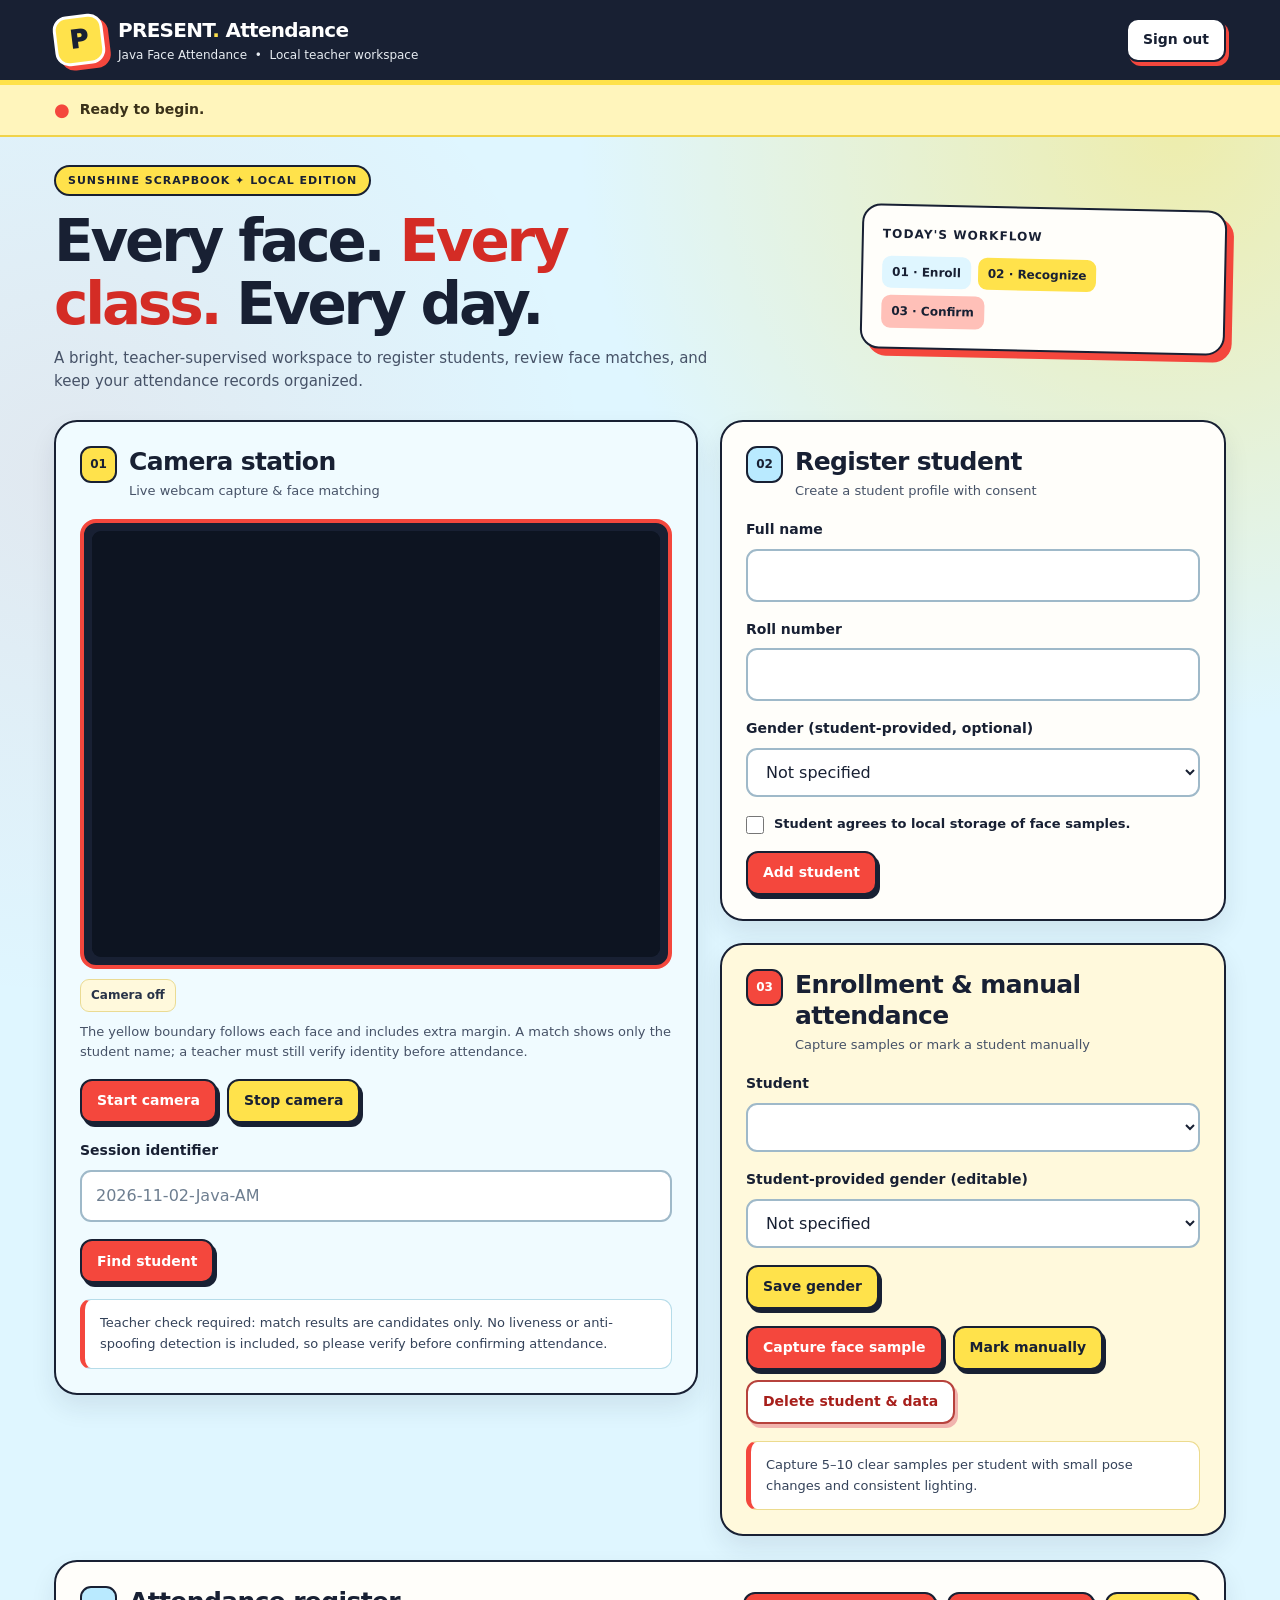
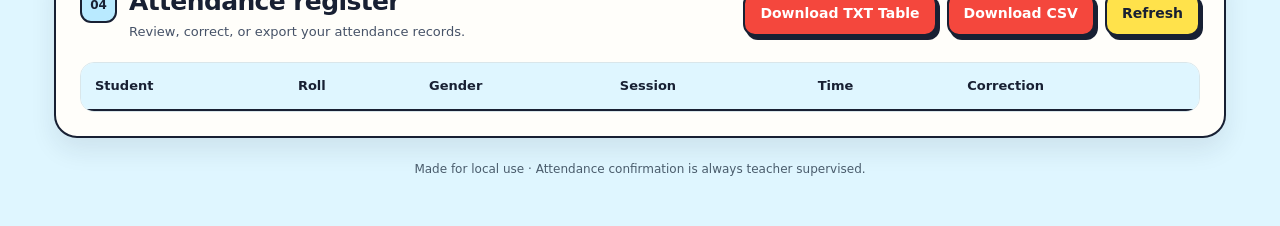
==== src/main/resources/static/index.html @ 24d1b421 "Initial Java Face Attendance cloud deployment" ====
<!doctype html>
<html lang="en">
<head>
  <meta charset="utf-8">
  <meta name="viewport" content="width=device-width, initial-scale=1">
  <meta name="theme-color" content="#182033">
  <title>Present | Sunshine Scrapbook Attendance</title>
  <style>
    :root {
      --ink: #182033;
      --ink-soft: #465267;
      --blue: #dff6ff;
      --blue-deep: #b9eaff;
      --red: #f4473d;
      --red-deep: #d42c25;
      --yellow: #ffe24b;
      --yellow-soft: #fff5bc;
      --paper: #fffefa;
      --line: #d9e6ea;
      --shadow: 0 12px 26px rgba(18, 37, 53, .09);
    }

    *, *::before, *::after { box-sizing: border-box; }
    [hidden] { display: none !important; }
    html { scroll-behavior: smooth; }
    body {
      margin: 0;
      color: var(--ink);
      font: 16px/1.55 system-ui, -apple-system, "Segoe UI", Arial, sans-serif;
      background:
        radial-gradient(circle at 92% 7%, rgba(255, 226, 75, .46) 0, transparent 29%),
        radial-gradient(circle at 5% 26%, rgba(244, 71, 61, .08) 0, transparent 29%),
        var(--blue);
    }
    button, input, select, a { font: inherit; }
    button, a.button { -webkit-tap-highlight-color: transparent; }
    a { color: inherit; }
    button:focus-visible, a:focus-visible, input:focus-visible, select:focus-visible {
      outline: 3px solid var(--red);
      outline-offset: 3px;
    }

    .topbar {
      background: var(--ink);
      color: #fff;
      border-bottom: 5px solid var(--yellow);
    }
    .topbar-inner {
      max-width: 1220px;
      margin: 0 auto;
      padding: 15px 24px;
      display: flex;
      justify-content: space-between;
      align-items: center;
      gap: 18px;
    }
    .identity { display: flex; align-items: center; gap: 14px; min-width: 0; }
    .logo {
      display: grid;
      place-items: center;
      width: 50px;
      height: 50px;
      flex: 0 0 50px;
      color: var(--ink);
      background: var(--yellow);
      border: 3px solid #fff;
      border-radius: 14px;
      font-size: 25px;
      font-weight: 950;
      transform: rotate(-7deg);
      box-shadow: 5px 5px 0 var(--red);
    }
    .brand-name { margin: 0; font-size: 20px; font-weight: 850; letter-spacing: -.035em; }
    .brand-subtitle { margin: 0; font-size: 12px; color: #e7ecf2; }

    #message {
      position: sticky;
      top: 0;
      z-index: 20;
      min-height: 48px;
      display: flex;
      align-items: center;
      padding: 11px max(24px, calc((100vw - 1172px) / 2));
      background: var(--yellow-soft);
      border-bottom: 2px solid #f0d34a;
      color: #3a3119;
      font-size: 14px;
      font-weight: 750;
      overflow-wrap: anywhere;
    }
    #message::before {
      content: "●";
      margin-right: 10px;
      color: var(--red);
      font-size: 18px;
    }

    main { max-width: 1220px; margin: auto; padding: 28px 24px 48px; }
    .intro {
      display: grid;
      grid-template-columns: minmax(0, 1.5fr) minmax(230px, .7fr);
      gap: 24px;
      align-items: center;
      margin: 0 0 26px;
    }
    .eyebrow {
      display: inline-block;
      padding: 5px 12px;
      background: var(--yellow);
      border: 2px solid var(--ink);
      border-radius: 100px;
      font-size: 11px;
      font-weight: 850;
      letter-spacing: .09em;
      text-transform: uppercase;
    }
    h1 {
      font-size: clamp(35px, 4.8vw, 58px);
      line-height: 1.08;
      letter-spacing: -.055em;
      margin: 14px 0 12px;
      max-width: 690px;
      font-weight: 900;
    }
    h1 em { color: var(--red-deep); font-style: normal; }
    .intro-text { max-width: 680px; margin: 0; color: var(--ink-soft); font-size: 15px; }
    .intro-note {
      background: var(--paper);
      border: 2px solid var(--ink);
      border-radius: 19px;
      padding: 19px;
      box-shadow: 7px 7px 0 var(--red);
      transform: rotate(1.2deg);
    }
    .note-title { margin: 0 0 12px; font-size: 12px; font-weight: 850; letter-spacing: .09em; text-transform: uppercase; }
    .steps-mini { display: flex; flex-wrap: wrap; gap: 7px; }
    .steps-mini span { padding: 7px 10px; border-radius: 9px; font-size: 12px; font-weight: 800; color: var(--ink); background: var(--blue); }
    .steps-mini span:nth-child(2) { background: var(--yellow); }
    .steps-mini span:nth-child(3) { background: #ffc0b8; }

    .grid { display: grid; grid-template-columns: minmax(0, 1.12fr) minmax(0, .88fr); gap: 22px; align-items: start; }
    .grid > * { min-width: 0; }
    .stack { min-width: 0; display: grid; gap: 22px; }
    .card {
      min-width: 0;
      padding: 24px;
      background: var(--paper);
      border: 2px solid var(--ink);
      border-radius: 23px;
      box-shadow: var(--shadow);
    }
    .card-blue { background: #f0fbff; }
    .card-yellow { background: #fff9dc; }
    .card-header { display: flex; align-items: flex-start; gap: 12px; margin-bottom: 18px; }
    .card-number {
      flex: 0 0 37px;
      width: 37px;
      height: 37px;
      border: 2px solid var(--ink);
      border-radius: 11px;
      background: var(--yellow);
      display: grid;
      place-items: center;
      font-weight: 900;
      font-size: 12px;
    }
    .card-header .card-header-text { min-width: 0; }
    h2 { margin: 0; font-size: clamp(20px, 2.3vw, 25px); line-height: 1.25; letter-spacing: -.025em; font-weight: 850; overflow-wrap: anywhere; }
    .card-subtitle { color: var(--ink-soft); margin: 4px 0 0; font-size: 13px; }

    .camera-frame { background: var(--ink); border-radius: 16px; padding: 8px; border: 4px solid var(--red); }
    .camera-feed { position: relative; aspect-ratio: 4/3; overflow: hidden; border-radius: 9px; background: #0d1421; }
    .camera-feed video { width: 100%; height: 100%; aspect-ratio: auto; object-fit: cover; }
    .face-overlay { position:absolute; inset:0; pointer-events:none; overflow:hidden; }
    .face-box {
      position: absolute; border: 3px solid #ffe24b; border-radius: 13px;
      box-shadow: inset 0 0 0 1px rgba(0,0,0,.65), 0 0 15px rgba(255,226,75,.7);
      transition: left .22s linear, top .22s linear, width .22s linear, height .22s linear;
    }
    /* Same warm yellow border whether recognized or not: no green overlay. */
    .face-box.known { border-color: #ffe24b; box-shadow: 0 0 13px rgba(255,226,75,.48); }
    .face-tag:empty { display:none; }
    .face-tag { position: absolute; top: 4px; left: 4px; max-width: calc(100% - 8px); padding: 4px 7px;
      border-radius: 7px; background: rgba(24,32,51,.93); color:#fff;
      font-size: clamp(10px,1vw,13px); font-weight:800; line-height:1.35;
      overflow-wrap: anywhere; text-shadow: none; }
    .camera-status { display: inline-flex; width:fit-content; max-width:100%; margin:10px 0 0;
      background: #fff9dc; color: #283348; border:1px solid #eadb93;
      font-weight:750; border-radius:9px; padding:6px 10px; font-size:12px; }
    .camera-hint { margin:10px 0 0; color:var(--ink-soft); font-size:13px; }
    video { display: block; width: 100%; aspect-ratio: 4/3; object-fit: cover; background: #0d1421; border-radius: 9px; }
    .button-row { display: flex; flex-wrap: wrap; align-items: center; gap: 10px; margin: 17px 0; }
    button, .button {
      display: inline-flex;
      align-items: center;
      justify-content: center;
      max-width: 100%;
      padding: 11px 15px;
      min-height: 44px;
      border: 2px solid var(--ink);
      border-radius: 12px;
      background: var(--red);
      color: #fff;
      font-size: 14px;
      font-weight: 800;
      line-height: 1.25;
      text-decoration: none;
      cursor: pointer;
      box-shadow: 3px 4px 0 var(--ink);
      white-space: normal;
      text-align: center;
      transition: transform .15s ease, box-shadow .15s ease, background .15s ease;
    }
    button:hover, .button:hover { background: var(--red-deep); transform: translateY(-2px); box-shadow: 3px 6px 0 var(--ink); }
    button.secondary { background: var(--yellow); color: var(--ink); }
    button.secondary:hover { background: #f8cf32; }
    button.danger-outline { background: #fff; color: #a71f1b; border-color: #b7423c; box-shadow: 3px 4px 0 #f1b4ae; }
    button.danger-outline:hover { background: #ffebe8; }
    button:disabled { opacity: .5; cursor: not-allowed; transform: none; box-shadow: none; }
    .topbar button { background: #fff; color: var(--ink); box-shadow: 3px 4px 0 var(--red); }
    .topbar button:hover { background: var(--yellow); box-shadow: 3px 5px 0 var(--red); }
    label { display: block; color: var(--ink); font-weight: 750; font-size: 14px; }
    input:not([type="checkbox"]), select {
      display: block;
      width: 100%;
      min-width: 0;
      margin: 8px 0 17px;
      padding: 12px 14px;
      min-height: 46px;
      background: #fff;
      color: var(--ink);
      border: 2px solid #9fb9c9;
      border-radius: 11px;
      outline: none;
      font-weight: 500;
    }
    input:not([type="checkbox"]):focus, select:focus { border-color: var(--red); outline: 3px solid rgba(244, 71, 61, .18); outline-offset: 0; }
    input::placeholder { color: #6e7e90; }
    .checkbox-line { display: flex; gap: 10px; align-items: flex-start; margin: 4px 0 17px; font-size: 13px; font-weight: 650; line-height: 1.5; }
    input[type="checkbox"] { flex: 0 0 18px; width: 18px; height: 18px; margin: 2px 0 0; accent-color: var(--red); }
    .tip {
      margin: 16px 0 0;
      padding: 13px 15px;
      background: #fff;
      color: #344259;
      font-size: 13px;
      line-height: 1.6;
      border: 1px solid #b6dce9;
      border-left: 5px solid var(--red);
      border-radius: 11px;
    }
    .tip-yellow { border-color: #ecdb8e; border-left-color: var(--red); }
    #candidate {
      background: #e7f9eb;
      border: 2px solid #2e8860;
      color: #173a2a;
      border-radius: 12px;
      padding: 15px;
      margin: 14px 0;
      overflow-wrap: anywhere;
      font-size: 14px;
      font-weight: 750;
    }
    #candidate button { margin: 10px 0 0; display: flex; }

    .register-section { margin-top: 24px; }
    .register-top { display: flex; align-items: center; justify-content: space-between; gap: 18px; flex-wrap: wrap; margin-bottom: 20px; }
    .register-top .card-header { margin-bottom: 0; }
    .register-actions { display: flex; flex-wrap: wrap; gap: 10px; align-items: center; }
    .scroll { width: 100%; overflow-x: auto; border: 1px solid var(--line); border-radius: 14px; background: #fff; }
    table { width: 100%; min-width: 640px; border-collapse: collapse; font-size: 13px; }
    th, td { padding: 13px 14px; text-align: left; vertical-align: middle; overflow-wrap: anywhere; }
    th { background: var(--blue); color: #182033; font-weight: 850; border-bottom: 2px solid var(--ink); }
    td { background: #fff; color: #253044; border-bottom: 1px solid #e2eaf0; }
    tr:nth-child(even) td { background: #f6fbfe; }
    tbody tr:last-child td { border-bottom: 0; }
    td button { padding: 7px 11px; min-height: 34px; font-size: 12px; background: #fff; color: #aa2822; border-color: #be4b45; box-shadow: none; }
    td button:hover { background: #ffedea; box-shadow: none; }
    .footer { padding: 22px 0 0; color: #4a5c6c; font-size: 12px; text-align: center; }

    @media (max-width: 900px) {
      .intro { grid-template-columns: 1fr; }
      .intro-note { max-width: 440px; transform: none; }
      .grid { grid-template-columns: 1fr; }
      .stack { gap: 20px; }
    }
    @media (max-width: 560px) {
      .topbar-inner { padding: 13px 16px; }
      .brand-name { font-size: 17px; }
      .logo { width: 43px; height: 43px; flex-basis: 43px; font-size: 21px; }
      main { padding: 22px 14px 40px; }
      .card { padding: 17px; border-radius: 18px; }
      .card-header { gap: 9px; }
      .card-number { width: 32px; height: 32px; flex-basis: 32px; }
      #message { padding: 11px 15px; }
      .button-row button, .register-actions > * { flex: 1 1 auto; }
      h1 { font-size: 36px; }
    }
    @media (prefers-reduced-motion: reduce) { *, *::before, *::after { transition: none !important; scroll-behavior: auto !important; } }
  </style>
</head>
<body>
  <header class="topbar">
    <div class="topbar-inner">
      <div class="identity">
        <div class="logo" aria-hidden="true">P</div>
        <div>
          <p class="brand-name">PRESENT<span style="color:var(--yellow)">.</span> Attendance</p>
          <p class="brand-subtitle">Java Face Attendance &nbsp;•&nbsp; Local teacher workspace</p>
        </div>
      </div>
      <button id="logout" type="button">Sign out</button>
    </div>
  </header>

  <div id="message" role="status" aria-live="polite">Ready to begin.</div>

  <main>
    <section class="intro" aria-label="Dashboard introduction">
      <div>
        <span class="eyebrow">Sunshine Scrapbook ✦ Local Edition</span>
        <h1>Every face. <em>Every class.</em> Every day.</h1>
        <p class="intro-text">A bright, teacher-supervised workspace to register students, review face matches, and keep your attendance records organized.</p>
      </div>
      <div class="intro-note">
        <p class="note-title">Today's workflow</p>
        <div class="steps-mini" aria-label="Workflow steps">
          <span>01 · Enroll</span><span>02 · Recognize</span><span>03 · Confirm</span>
        </div>
      </div>
    </section>

    <div class="grid">
      <section class="card card-blue" aria-labelledby="camera-title">
        <div class="card-header">
          <span class="card-number" aria-hidden="true">01</span>
          <div class="card-header-text">
            <h2 id="camera-title">Camera station</h2>
            <p class="card-subtitle">Live webcam capture &amp; face matching</p>
          </div>
        </div>
        <div class="camera-frame"><div class="camera-feed">
          <video id="video" autoplay muted playsinline aria-label="Live webcam preview"></video>
          <div id="face-overlay" class="face-overlay" aria-hidden="true"></div>
        </div></div>
        <div id="live-status" class="camera-status" role="status" aria-live="polite">Camera off</div>
        <p class="camera-hint">The yellow boundary follows each face and includes extra margin. A match shows only the student name; a teacher must still verify identity before attendance.</p>
        <div class="button-row">
          <button type="button" id="start">Start camera</button>
          <button type="button" id="stop" class="secondary">Stop camera</button>
        </div>
        <label for="session">Session identifier</label>
        <input id="session" placeholder="2026-11-02-Java-AM" autocomplete="off">
        <button type="button" id="recognize">Find student</button>
        <div id="candidate" hidden></div>
        <p class="tip">Teacher check required: match results are candidates only. No liveness or anti-spoofing detection is included, so please verify before confirming attendance.</p>
      </section>

      <div class="stack">
        <section class="card" aria-labelledby="register-title">
          <div class="card-header">
            <span class="card-number" style="background:var(--blue-deep)" aria-hidden="true">02</span>
            <div class="card-header-text">
              <h2 id="register-title">Register student</h2>
              <p class="card-subtitle">Create a student profile with consent</p>
            </div>
          </div>
          <form id="registration">
            <label for="name">Full name</label>
            <input id="name" maxlength="100" required>
            <label for="roll">Roll number</label>
            <input id="roll" pattern="[A-Za-z0-9_-]{1,50}" required>
            <label for="gender">Gender (student-provided, optional)</label>
            <select id="gender">
              <option value="Not specified">Not specified</option>
              <option value="Female">Female</option>
              <option value="Male">Male</option>
              <option value="Non-binary">Non-binary</option>
              <option value="Prefer not to say">Prefer not to say</option>
            </select>
            <label class="checkbox-line" for="consent">
              <input type="checkbox" id="consent" required>
              <span>Student agrees to local storage of face samples.</span>
            </label>
            <button type="submit">Add student</button>
          </form>
        </section>

        <section class="card card-yellow" aria-labelledby="enrollment-title">
          <div class="card-header">
            <span class="card-number" style="background:var(--red);color:#fff" aria-hidden="true">03</span>
            <div class="card-header-text">
              <h2 id="enrollment-title">Enrollment &amp; manual attendance</h2>
              <p class="card-subtitle">Capture samples or mark a student manually</p>
            </div>
          </div>
          <label for="student">Student</label>
          <select id="student"></select>
          <label for="existing-gender">Student-provided gender (editable)</label>
          <select id="existing-gender">
            <option value="Not specified">Not specified</option>
            <option value="Female">Female</option>
            <option value="Male">Male</option>
            <option value="Non-binary">Non-binary</option>
            <option value="Prefer not to say">Prefer not to say</option>
          </select>
          <div class="button-row"><button id="save-gender" type="button" class="secondary">Save gender</button></div>
          <div class="button-row">
            <button id="sample" type="button">Capture face sample</button>
            <button id="manual" type="button" class="secondary">Mark manually</button>
            <button id="delete" type="button" class="danger-outline">Delete student &amp; data</button>
          </div>
          <p class="tip tip-yellow">Capture 5–10 clear samples per student with small pose changes and consistent lighting.</p>
        </section>
      </div>
    </div>

    <section class="card register-section" aria-labelledby="attendance-title">
      <div class="register-top">
        <div class="card-header">
          <span class="card-number" style="background:var(--blue-deep)" aria-hidden="true">04</span>
          <div class="card-header-text">
            <h2 id="attendance-title">Attendance register</h2>
            <p class="card-subtitle">Review, correct, or export your attendance records.</p>
          </div>
        </div>
        <div class="register-actions">
          <a href="/api/export-text" class="button">Download TXT Table</a>
          <a href="/api/export" class="button">Download CSV</a>
          <button id="refresh" type="button" class="secondary">Refresh</button>
        </div>
      </div>
      <div class="scroll">
        <table>
          <thead><tr><th>Student</th><th>Roll</th><th>Gender</th><th>Session</th><th>Time</th><th>Correction</th></tr></thead>
          <tbody id="records"></tbody>
        </table>
      </div>
    </section>
    <footer class="footer">Made for local use · Attendance confirmation is always teacher supervised.</footer>
  </main>

  <script src="/app.js"></script>
</body>
</html>
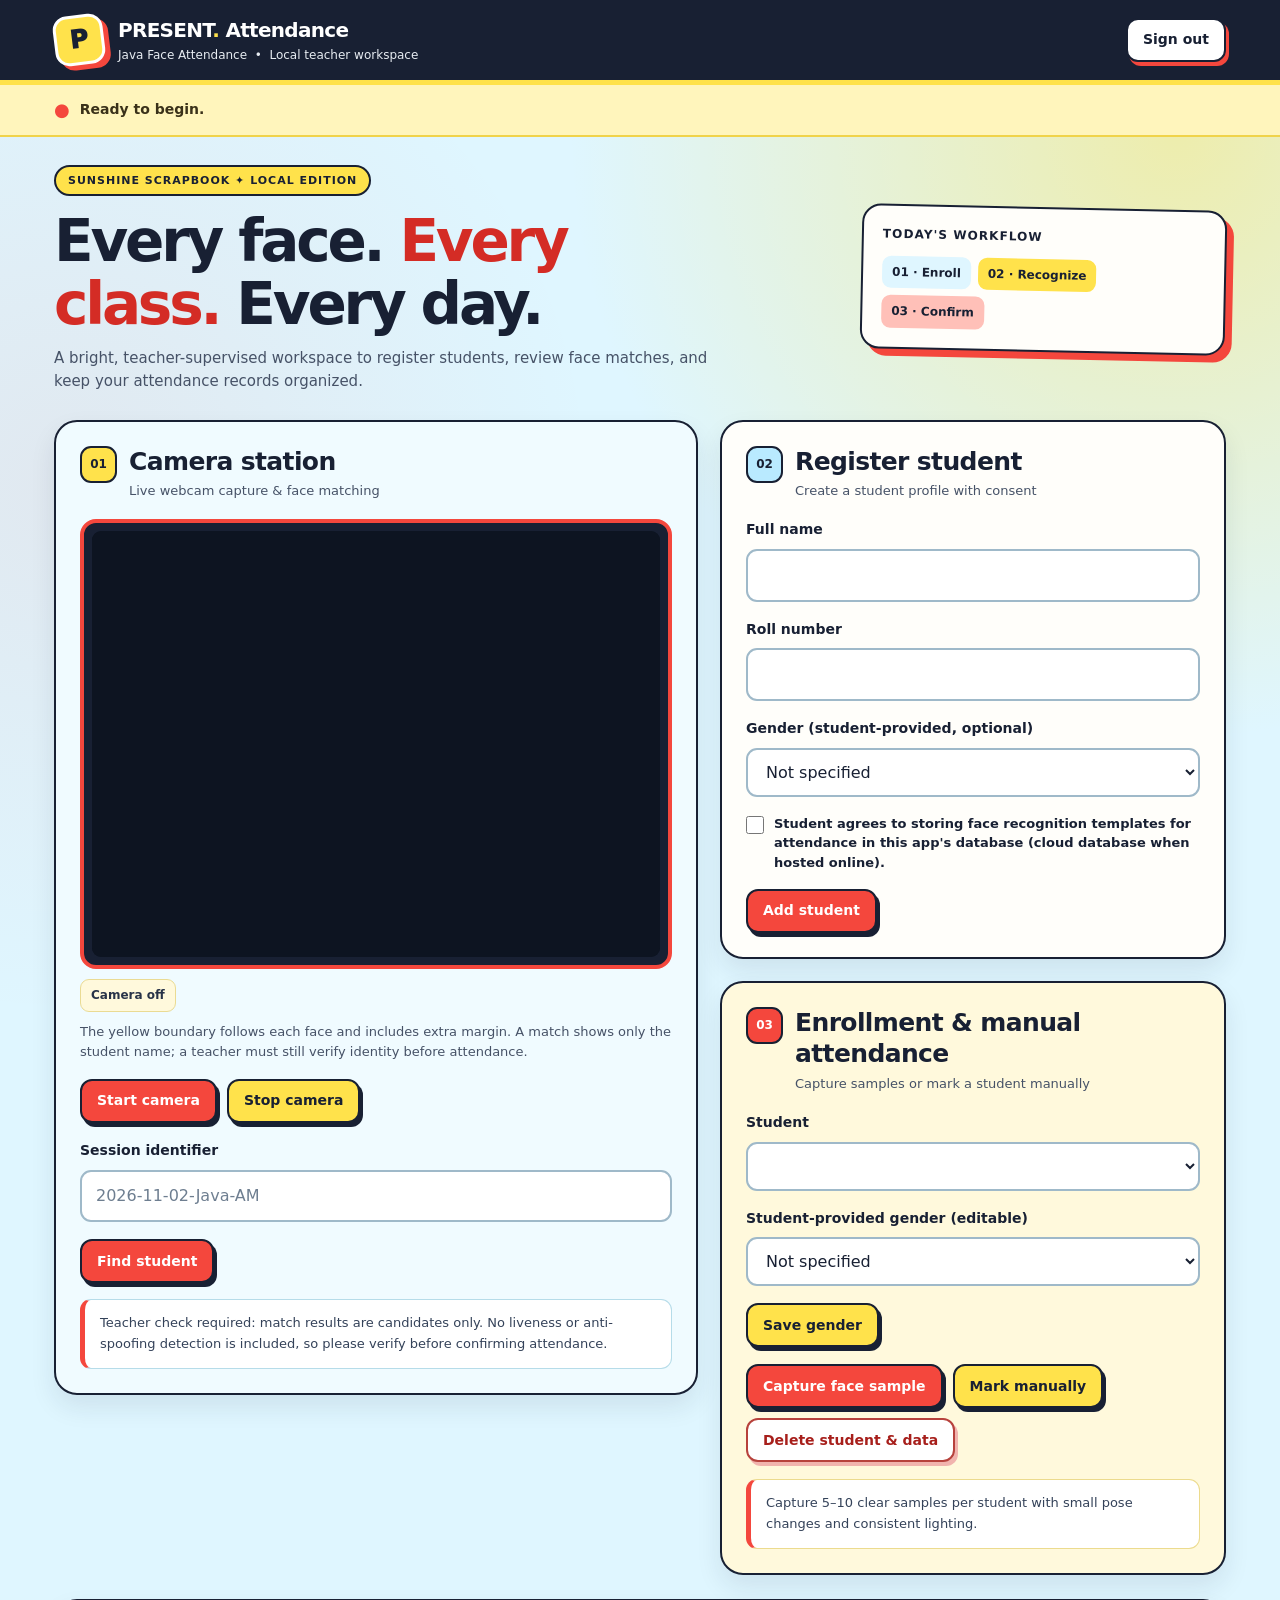
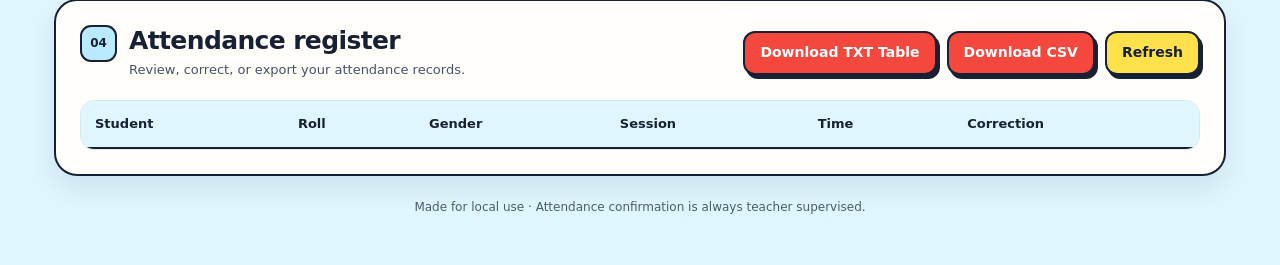
==== commit f3b92525: "Fix PostgreSQL student list and recognition UI" ====
--- a/src/main/resources/static/index.html
+++ b/src/main/resources/static/index.html
@@ -380,7 +380,7 @@
             </select>
             <label class="checkbox-line" for="consent">
               <input type="checkbox" id="consent" required>
-              <span>Student agrees to local storage of face samples.</span>
+              <span>Student agrees to storing face recognition templates for attendance in this app's database (cloud database when hosted online).</span>
             </label>
             <button type="submit">Add student</button>
           </form>
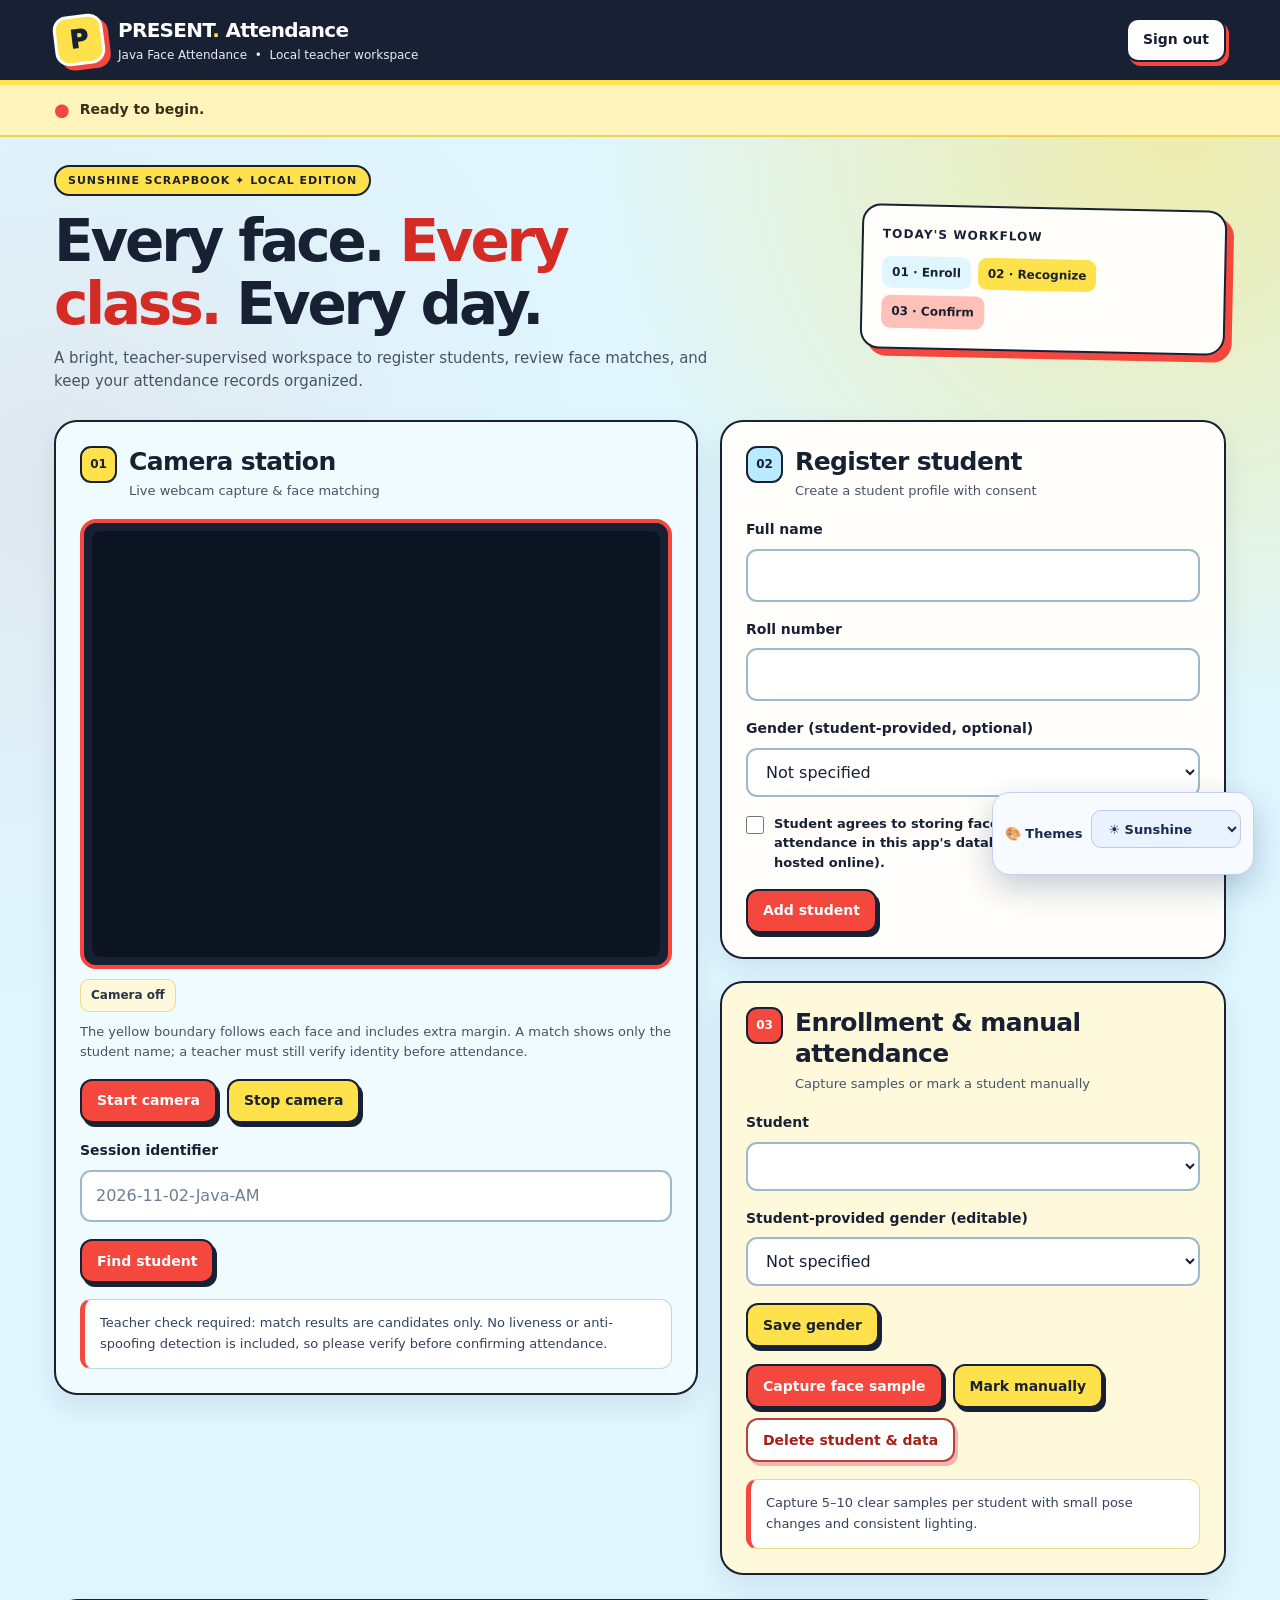
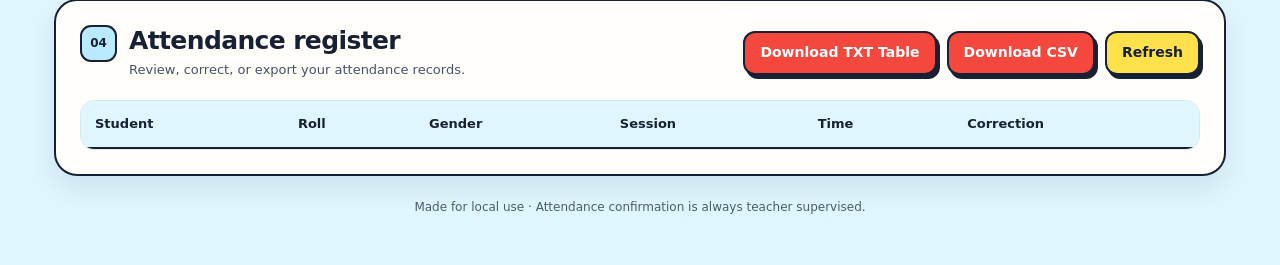
==== commit d1180c17: "Add dual themes and fix camera switching" ====
--- a/src/main/resources/static/index.html
+++ b/src/main/resources/static/index.html
@@ -1,11 +1,21 @@
 <!doctype html>
 <html lang="en">
 <head>
+<script id="faceattend-theme-preference">
+(function () {
+  var theme = 'sunshine';
+  try { if (localStorage.getItem('faceattend_theme_v1') === 'neo') theme = 'neo'; }
+  catch (ignored) { /* localStorage may be disabled */ }
+  document.documentElement.setAttribute('data-faceattend-theme', theme);
+  window.faceattendTheme = theme;
+})();
+</script>
+
   <meta charset="utf-8">
   <meta name="viewport" content="width=device-width, initial-scale=1">
   <meta name="theme-color" content="#182033">
   <title>Present | Sunshine Scrapbook Attendance</title>
-  <style>
+  <style id="faceattend-sunshine-css">
     :root {
       --ink: #182033;
       --ink-soft: #465267;
@@ -298,6 +308,404 @@
     }
     @media (prefers-reduced-motion: reduce) { *, *::before, *::after { transition: none !important; scroll-behavior: auto !important; } }
   </style>
+
+<style id="faceattend-neo-css" media="not all">
+
+    :root {
+      --ink: #182033;
+      --ink-soft: #465267;
+      --blue: #dff6ff;
+      --blue-deep: #b9eaff;
+      --red: #f4473d;
+      --red-deep: #d42c25;
+      --yellow: #ffe24b;
+      --yellow-soft: #fff5bc;
+      --paper: #fffefa;
+      --line: #d9e6ea;
+      --shadow: 0 12px 26px rgba(18, 37, 53, .09);
+    }
+
+    *, *::before, *::after { box-sizing: border-box; }
+    [hidden] { display: none !important; }
+    html { scroll-behavior: smooth; }
+    body {
+      margin: 0;
+      color: var(--ink);
+      font: 16px/1.55 system-ui, -apple-system, "Segoe UI", Arial, sans-serif;
+      background:
+        radial-gradient(circle at 92% 7%, rgba(255, 226, 75, .46) 0, transparent 29%),
+        radial-gradient(circle at 5% 26%, rgba(244, 71, 61, .08) 0, transparent 29%),
+        var(--blue);
+    }
+    button, input, select, a { font: inherit; }
+    button, a.button { -webkit-tap-highlight-color: transparent; }
+    a { color: inherit; }
+    button:focus-visible, a:focus-visible, input:focus-visible, select:focus-visible {
+      outline: 3px solid var(--red);
+      outline-offset: 3px;
+    }
+
+    .topbar {
+      background: var(--ink);
+      color: #fff;
+      border-bottom: 5px solid var(--yellow);
+    }
+    .topbar-inner {
+      max-width: 1220px;
+      margin: 0 auto;
+      padding: 15px 24px;
+      display: flex;
+      justify-content: space-between;
+      align-items: center;
+      gap: 18px;
+    }
+    .identity { display: flex; align-items: center; gap: 14px; min-width: 0; }
+    .logo {
+      display: grid;
+      place-items: center;
+      width: 50px;
+      height: 50px;
+      flex: 0 0 50px;
+      color: var(--ink);
+      background: var(--yellow);
+      border: 3px solid #fff;
+      border-radius: 14px;
+      font-size: 25px;
+      font-weight: 950;
+      transform: rotate(-7deg);
+      box-shadow: 5px 5px 0 var(--red);
+    }
+    .brand-name { margin: 0; font-size: 20px; font-weight: 850; letter-spacing: -.035em; }
+    .brand-subtitle { margin: 0; font-size: 12px; color: #e7ecf2; }
+
+    #message {
+      position: sticky;
+      top: 0;
+      z-index: 20;
+      min-height: 48px;
+      display: flex;
+      align-items: center;
+      padding: 11px max(24px, calc((100vw - 1172px) / 2));
+      background: var(--yellow-soft);
+      border-bottom: 2px solid #f0d34a;
+      color: #3a3119;
+      font-size: 14px;
+      font-weight: 750;
+      overflow-wrap: anywhere;
+    }
+    #message::before {
+      content: "●";
+      margin-right: 10px;
+      color: var(--red);
+      font-size: 18px;
+    }
+
+    main { max-width: 1220px; margin: auto; padding: 28px 24px 48px; }
+    .intro {
+      display: grid;
+      grid-template-columns: minmax(0, 1.5fr) minmax(230px, .7fr);
+      gap: 24px;
+      align-items: center;
+      margin: 0 0 26px;
+    }
+    .eyebrow {
+      display: inline-block;
+      padding: 5px 12px;
+      background: var(--yellow);
+      border: 2px solid var(--ink);
+      border-radius: 100px;
+      font-size: 11px;
+      font-weight: 850;
+      letter-spacing: .09em;
+      text-transform: uppercase;
+    }
+    h1 {
+      font-size: clamp(35px, 4.8vw, 58px);
+      line-height: 1.08;
+      letter-spacing: -.055em;
+      margin: 14px 0 12px;
+      max-width: 690px;
+      font-weight: 900;
+    }
+    h1 em { color: var(--red-deep); font-style: normal; }
+    .intro-text { max-width: 680px; margin: 0; color: var(--ink-soft); font-size: 15px; }
+    .intro-note {
+      background: var(--paper);
+      border: 2px solid var(--ink);
+      border-radius: 19px;
+      padding: 19px;
+      box-shadow: 7px 7px 0 var(--red);
+      transform: rotate(1.2deg);
+    }
+    .note-title { margin: 0 0 12px; font-size: 12px; font-weight: 850; letter-spacing: .09em; text-transform: uppercase; }
+    .steps-mini { display: flex; flex-wrap: wrap; gap: 7px; }
+    .steps-mini span { padding: 7px 10px; border-radius: 9px; font-size: 12px; font-weight: 800; color: var(--ink); background: var(--blue); }
+    .steps-mini span:nth-child(2) { background: var(--yellow); }
+    .steps-mini span:nth-child(3) { background: #ffc0b8; }
+
+    .grid { display: grid; grid-template-columns: minmax(0, 1.12fr) minmax(0, .88fr); gap: 22px; align-items: start; }
+    .grid > * { min-width: 0; }
+    .stack { min-width: 0; display: grid; gap: 22px; }
+    .card {
+      min-width: 0;
+      padding: 24px;
+      background: var(--paper);
+      border: 2px solid var(--ink);
+      border-radius: 23px;
+      box-shadow: var(--shadow);
+    }
+    .card-blue { background: #f0fbff; }
+    .card-yellow { background: #fff9dc; }
+    .card-header { display: flex; align-items: flex-start; gap: 12px; margin-bottom: 18px; }
+    .card-number {
+      flex: 0 0 37px;
+      width: 37px;
+      height: 37px;
+      border: 2px solid var(--ink);
+      border-radius: 11px;
+      background: var(--yellow);
+      display: grid;
+      place-items: center;
+      font-weight: 900;
+      font-size: 12px;
+    }
+    .card-header .card-header-text { min-width: 0; }
+    h2 { margin: 0; font-size: clamp(20px, 2.3vw, 25px); line-height: 1.25; letter-spacing: -.025em; font-weight: 850; overflow-wrap: anywhere; }
+    .card-subtitle { color: var(--ink-soft); margin: 4px 0 0; font-size: 13px; }
+
+    .camera-frame { background: var(--ink); border-radius: 16px; padding: 8px; border: 4px solid var(--red); }
+    .camera-feed { position: relative; aspect-ratio: 4/3; overflow: hidden; border-radius: 9px; background: #0d1421; }
+    .camera-feed video { width: 100%; height: 100%; aspect-ratio: auto; object-fit: cover; }
+    .face-overlay { position:absolute; inset:0; pointer-events:none; overflow:hidden; }
+    .face-box {
+      position: absolute; border: 3px solid #ffe24b; border-radius: 13px;
+      box-shadow: inset 0 0 0 1px rgba(0,0,0,.65), 0 0 15px rgba(255,226,75,.7);
+      transition: left .22s linear, top .22s linear, width .22s linear, height .22s linear;
+    }
+    /* Same warm yellow border whether recognized or not: no green overlay. */
+    .face-box.known { border-color: #ffe24b; box-shadow: 0 0 13px rgba(255,226,75,.48); }
+    .face-tag:empty { display:none; }
+    .face-tag { position: absolute; top: 4px; left: 4px; max-width: calc(100% - 8px); padding: 4px 7px;
+      border-radius: 7px; background: rgba(24,32,51,.93); color:#fff;
+      font-size: clamp(10px,1vw,13px); font-weight:800; line-height:1.35;
+      overflow-wrap: anywhere; text-shadow: none; }
+    .camera-status { display: inline-flex; width:fit-content; max-width:100%; margin:10px 0 0;
+      background: #fff9dc; color: #283348; border:1px solid #eadb93;
+      font-weight:750; border-radius:9px; padding:6px 10px; font-size:12px; }
+    .camera-hint { margin:10px 0 0; color:var(--ink-soft); font-size:13px; }
+    video { display: block; width: 100%; aspect-ratio: 4/3; object-fit: cover; background: #0d1421; border-radius: 9px; }
+    .button-row { display: flex; flex-wrap: wrap; align-items: center; gap: 10px; margin: 17px 0; }
+    button, .button {
+      display: inline-flex;
+      align-items: center;
+      justify-content: center;
+      max-width: 100%;
+      padding: 11px 15px;
+      min-height: 44px;
+      border: 2px solid var(--ink);
+      border-radius: 12px;
+      background: var(--red);
+      color: #fff;
+      font-size: 14px;
+      font-weight: 800;
+      line-height: 1.25;
+      text-decoration: none;
+      cursor: pointer;
+      box-shadow: 3px 4px 0 var(--ink);
+      white-space: normal;
+      text-align: center;
+      transition: transform .15s ease, box-shadow .15s ease, background .15s ease;
+    }
+    button:hover, .button:hover { background: var(--red-deep); transform: translateY(-2px); box-shadow: 3px 6px 0 var(--ink); }
+    button.secondary { background: var(--yellow); color: var(--ink); }
+    button.secondary:hover { background: #f8cf32; }
+    button.danger-outline { background: #fff; color: #a71f1b; border-color: #b7423c; box-shadow: 3px 4px 0 #f1b4ae; }
+    button.danger-outline:hover { background: #ffebe8; }
+    button:disabled { opacity: .5; cursor: not-allowed; transform: none; box-shadow: none; }
+    .topbar button { background: #fff; color: var(--ink); box-shadow: 3px 4px 0 var(--red); }
+    .topbar button:hover { background: var(--yellow); box-shadow: 3px 5px 0 var(--red); }
+    label { display: block; color: var(--ink); font-weight: 750; font-size: 14px; }
+    input:not([type="checkbox"]), select {
+      display: block;
+      width: 100%;
+      min-width: 0;
+      margin: 8px 0 17px;
+      padding: 12px 14px;
+      min-height: 46px;
+      background: #fff;
+      color: var(--ink);
+      border: 2px solid #9fb9c9;
+      border-radius: 11px;
+      outline: none;
+      font-weight: 500;
+    }
+    input:not([type="checkbox"]):focus, select:focus { border-color: var(--red); outline: 3px solid rgba(244, 71, 61, .18); outline-offset: 0; }
+    input::placeholder { color: #6e7e90; }
+    .checkbox-line { display: flex; gap: 10px; align-items: flex-start; margin: 4px 0 17px; font-size: 13px; font-weight: 650; line-height: 1.5; }
+    input[type="checkbox"] { flex: 0 0 18px; width: 18px; height: 18px; margin: 2px 0 0; accent-color: var(--red); }
+    .tip {
+      margin: 16px 0 0;
+      padding: 13px 15px;
+      background: #fff;
+      color: #344259;
+      font-size: 13px;
+      line-height: 1.6;
+      border: 1px solid #b6dce9;
+      border-left: 5px solid var(--red);
+      border-radius: 11px;
+    }
+    .tip-yellow { border-color: #ecdb8e; border-left-color: var(--red); }
+    #candidate {
+      background: #e7f9eb;
+      border: 2px solid #2e8860;
+      color: #173a2a;
+      border-radius: 12px;
+      padding: 15px;
+      margin: 14px 0;
+      overflow-wrap: anywhere;
+      font-size: 14px;
+      font-weight: 750;
+    }
+    #candidate button { margin: 10px 0 0; display: flex; }
+
+    .register-section { margin-top: 24px; }
+    .register-top { display: flex; align-items: center; justify-content: space-between; gap: 18px; flex-wrap: wrap; margin-bottom: 20px; }
+    .register-top .card-header { margin-bottom: 0; }
+    .register-actions { display: flex; flex-wrap: wrap; gap: 10px; align-items: center; }
+    .scroll { width: 100%; overflow-x: auto; border: 1px solid var(--line); border-radius: 14px; background: #fff; }
+    table { width: 100%; min-width: 640px; border-collapse: collapse; font-size: 13px; }
+    th, td { padding: 13px 14px; text-align: left; vertical-align: middle; overflow-wrap: anywhere; }
+    th { background: var(--blue); color: #182033; font-weight: 850; border-bottom: 2px solid var(--ink); }
+    td { background: #fff; color: #253044; border-bottom: 1px solid #e2eaf0; }
+    tr:nth-child(even) td { background: #f6fbfe; }
+    tbody tr:last-child td { border-bottom: 0; }
+    td button { padding: 7px 11px; min-height: 34px; font-size: 12px; background: #fff; color: #aa2822; border-color: #be4b45; box-shadow: none; }
+    td button:hover { background: #ffedea; box-shadow: none; }
+    .footer { padding: 22px 0 0; color: #4a5c6c; font-size: 12px; text-align: center; }
+
+    @media (max-width: 900px) {
+      .intro { grid-template-columns: 1fr; }
+      .intro-note { max-width: 440px; transform: none; }
+      .grid { grid-template-columns: 1fr; }
+      .stack { gap: 20px; }
+    }
+    @media (max-width: 560px) {
+      .topbar-inner { padding: 13px 16px; }
+      .brand-name { font-size: 17px; }
+      .logo { width: 43px; height: 43px; flex-basis: 43px; font-size: 21px; }
+      main { padding: 22px 14px 40px; }
+      .card { padding: 17px; border-radius: 18px; }
+      .card-header { gap: 9px; }
+      .card-number { width: 32px; height: 32px; flex-basis: 32px; }
+      #message { padding: 11px 15px; }
+      .button-row button, .register-actions > * { flex: 1 1 auto; }
+      h1 { font-size: 36px; }
+    }
+    @media (prefers-reduced-motion: reduce) { *, *::before, *::after { transition: none !important; scroll-behavior: auto !important; } }
+      /* FaceAttend premium neumorphic dashboard skin. Original DOM IDs and JavaScript remain intact. */
+    :root {
+      --ink:#152751;
+      --ink-soft:#647594;
+      --blue:#e6f0ff;
+      --blue-deep:#c9e8ff;
+      --red:#2265f5;
+      --red-deep:#174ddd;
+      --yellow:#c3b8ff;
+      --yellow-soft:#f0edff;
+      --paper:#ffffffed;
+      --line:#d4e0f2;
+      --shadow:0 13px 30px rgba(47,88,176,.1), inset 2px 2px 3px rgba(255,255,255,.9);
+    }
+    body {
+      background:radial-gradient(ellipse at 89% 4%,#fad5f0 0%,transparent 28%),
+       radial-gradient(ellipse at 35% 2%,#d3ecff 0%,transparent 35%),
+       radial-gradient(ellipse at 2% 70%,#e3ddff 0%,transparent 40%),
+       linear-gradient(145deg,#f8fbff,#e8f1ff 70%,#f1edff);
+    }
+    .topbar {background:rgba(255,255,255,.84);backdrop-filter:blur(18px);color:var(--ink);border-bottom:1px solid #ffffffd5;box-shadow:0 7px 22px rgba(72,100,174,.09)}
+    .topbar-inner{max-width:1310px;padding:14px 24px}
+    .logo {background:linear-gradient(135deg,#00bafa,#1754f2 90%);border:1px solid #fff;box-shadow:0 6px 14px #2e74f544;color:white;transform:none;border-radius:16px;font-size:24px}
+    .brand-name {font-size:21px;color:#142550;letter-spacing:-.055em}
+    .brand-name span {color:#2369ee!important}
+    .brand-subtitle {color:#6a7a9c}
+    .topbar button{background:linear-gradient(125deg,#08b9ef,#295cf3 70%,#6933ec);border:1px solid white;box-shadow:0 7px 17px #3768d04b;color:white;border-radius:14px;padding:11px 18px}
+    .topbar button:hover{background:linear-gradient(125deg,#008dd8,#184bdd 70%,#5423c6);box-shadow:0 10px 19px #3768d052}
+    #message{background:#f0f6ffef;border-bottom:1px solid #cbdcf8;color:#2d467e;box-shadow:0 2px 13px rgba(89,115,185,.06)}
+    #message:before{color:#19b19b}
+    main {max-width:1310px;padding-top:42px}
+    .intro {margin-bottom:32px;grid-template-columns:minmax(0,1.3fr) minmax(280px,.65fr)}
+    .eyebrow{border:1px solid #fff;background:linear-gradient(130deg,#ebefff,#dceeff);color:#3158ab;box-shadow:inset 2px 2px 3px white,4px 7px 12px #6284d51a}
+    h1 {font-size:clamp(34px,4.5vw,60px);letter-spacing:-.065em;line-height:1.07}
+    h1 em{background:linear-gradient(100deg,#1479f2,#6938ed);background-clip:text;-webkit-text-fill-color:transparent}
+    .intro-text {font-size:15px;line-height:1.65;max-width:680px}
+    .intro-note{background:linear-gradient(135deg,#fffefee0,#edf3ffe8);border:1.5px solid #fff;box-shadow:var(--shadow);transform:none;border-radius:25px}
+    .note-title{color:#264581}
+    .steps-mini span {background:#e2eeff!important;border:1px solid white;color:#2c55a3}
+    .steps-mini span:nth-child(2){background:#ede6ff!important;color:#6b3dc0}
+    .steps-mini span:nth-child(3){background:#dbfbf5!important;color:#167a6a}
+    .grid,.stack{gap:24px}
+    .card{background:linear-gradient(155deg,#ffffffef,#f9fbffde);border:1.5px solid rgba(255,255,255,.95);border-radius:28px;box-shadow:var(--shadow),0 0 0 1px #d6e0f042;padding:27px}
+    .card-blue{background:linear-gradient(145deg,#fbfdff,#eef6ff)}
+    .card-yellow{background:linear-gradient(145deg,#fffefe,#f2f0ff)}
+    .card-number{background:linear-gradient(135deg,#d7f2ff,#c5d2ff);border:1px solid white;color:#2556b0;box-shadow:3px 4px 9px #597fc02b;border-radius:12px}
+    .card-header .card-header-text h2{color:#192952}
+    .card-subtitle{color:#627494}
+    .camera-frame {padding:6px;border:2px solid #4c85fa;background:#13224b;border-radius:18px;box-shadow:0 13px 23px #2854b53b}
+    .camera-feed{border-radius:12px}
+    .camera-status{background:#ecf4ff;border:1px solid #cbdffc;color:#2d4c87;border-radius:11px}
+    .face-box {border-color:#ffe24b}
+    button,.button{background:linear-gradient(125deg,#08b9ef,#295cf3 70%,#6933ec);border:1px solid rgba(255,255,255,.9);border-radius:13px;box-shadow:0 8px 15px rgba(42,95,207,.20);color:#fff;transition:transform .18s,box-shadow .18s,background .18s}
+    button:hover,.button:hover{background:linear-gradient(125deg,#059cdd,#1c4ddd 70%,#5629cc);box-shadow:0 11px 21px rgba(42,95,207,.3);transform:translateY(-2px)}
+    button.secondary{color:#23477f;background:linear-gradient(135deg,#fff,#dceafd);box-shadow:inset 2px 2px 3px white,5px 6px 12px #4a82c72a}
+    button.secondary:hover{background:#dbe8ff}
+    button.danger-outline{border:1px solid #edafbe;color:#b5284b;background:#fff4f6;box-shadow:4px 5px 12px #edacba30}
+    button.danger-outline:hover{background:#ffe5ed;box-shadow:4px 7px 14px #edacba30}
+    input:not([type="checkbox"]),select{border:1.5px solid #cbdaef;background:linear-gradient(150deg,#fff,#f6f9ff);border-radius:13px;box-shadow:inset 2px 3px 6px rgba(72,101,156,.055);color:#273e76}
+    input:not([type="checkbox"]):focus,select:focus{border-color:#2b6af0;outline:3px solid #366eff24}
+    input[type="checkbox"]{accent-color:#2768f4}
+    .tip{background:#f2f7ff;border:1px solid #d1e1fb;border-left:4px solid #4481fc;color:#51658c}
+    .tip-yellow{background:#f6f4ff;border-color:#e6defd;border-left-color:#7754ed}
+    #candidate{background:#e8fff7;border:1px solid #91dec6;color:#1e674f}
+    .register-section{margin-top:28px}
+    .scroll{border-color:#d4e2f4;border-radius:17px}
+    th{background:#e5efff;color:#263f7b;border-bottom:1px solid #cddcf3}
+    td{border-bottom-color:#e5edfb;color:#2a3e67}
+    tr:nth-child(even) td{background:#f6f9ff}
+    td button{background:#fff1f3;color:#b92d4c;border:1px solid #f1bcc9;box-shadow:none}
+    td button:hover{background:#ffe3eb;box-shadow:none}
+    .footer{color:#657796}
+    @media(max-width:900px){.intro{grid-template-columns:1fr}.grid{grid-template-columns:1fr}}
+    @media(max-width:560px){main{padding:25px 13px 35px}.card{padding:18px;border-radius:21px}.topbar-inner{padding:12px 14px}.brand-name{font-size:18px}.logo{width:44px;height:44px;flex-basis:44px}.intro{margin-bottom:25px}}
+
+  
+</style>
+<script id="faceattend-theme-style-boot">
+(function(){var isNeo=document.documentElement.getAttribute('data-faceattend-theme')==='neo';
+ document.getElementById('faceattend-sunshine-css').media=isNeo?'not all':'all';
+ document.getElementById('faceattend-neo-css').media=isNeo?'all':'not all';
+})();
+</script>
+<style id="faceattend-theme-common-css">
+/* Stable theme control: independent from dashboard elements and browser camera. */
+.faceattend-theme-picker {
+  position:fixed !important; z-index:2147483000 !important;
+  right:clamp(12px,2vw,28px) !important; bottom:clamp(12px,2vw,25px) !important;
+  display:flex !important; align-items:center !important; gap:9px;
+  padding:9px 12px !important; border:1px solid #c4d1ee !important;
+  border-radius:18px !important; background:#f7faff !important;
+  box-shadow:0 12px 32px #10265c3d,0 1px 0 #fff inset !important;
+  color:#193357 !important; font-family:system-ui,'Segoe UI',Arial,sans-serif !important;
+  -webkit-backdrop-filter:blur(12px);backdrop-filter:blur(12px);
+  line-height:1.35 !important; opacity:1 !important; visibility:visible !important;
+  transform:none !important; pointer-events:auto !important;
+}
+.faceattend-theme-picker label {display:flex !important; align-items:center !important; gap:6px !important; font-weight:800 !important; font-size:13px !important; color:#172c50 !important; margin:0 !important; white-space:nowrap !important;}
+.faceattend-theme-picker select {width:auto !important; min-height:38px !important; padding:6px 12px !important; border:1px solid #b7ccee !important;
+  border-radius:10px !important; background:#eaf1ff !important; color:#162c54 !important; cursor:pointer !important; font-size:13px !important; font-weight:750 !important;}
+.faceattend-theme-picker select:focus-visible{outline:3px solid #3673ff !important;outline-offset:2px !important;}
+@media(max-width:500px){.faceattend-theme-picker{right:10px !important;bottom:10px !important;padding:6px 8px !important;gap:4px !important;}
+.faceattend-theme-picker label{font-size:11px !important;}.faceattend-theme-picker select{font-size:11px !important;min-height:32px !important;padding:5px !important;}}
+</style>
 </head>
 <body>
   <header class="topbar">
@@ -441,5 +849,37 @@
   </main>
 
   <script src="/app.js"></script>
+
+
+<aside class="faceattend-theme-picker" aria-label="Website theme selector">
+  <label for="faceattend-theme-select">🎨 Themes</label>
+  <select id="faceattend-theme-select" aria-label="Switch site theme">
+    <option value="sunshine">☀️ Sunshine</option>
+    <option value="neo">💜 FaceAttend</option>
+  </select>
+</aside>
+
+<script id="faceattend-theme-controls">
+(function () {
+  'use strict';
+  var select = document.getElementById('faceattend-theme-select');
+  if (!select) return;
+  var themeKey = 'faceattend_theme_v1';
+  var theme = document.documentElement.getAttribute('data-faceattend-theme') === 'neo' ? 'neo' : 'sunshine';
+  var sunshineStyle = document.getElementById('faceattend-sunshine-css');
+  var neoStyle = document.getElementById('faceattend-neo-css');
+  function useTheme(next) {
+    theme = next === 'neo' ? 'neo' : 'sunshine';
+    document.documentElement.setAttribute('data-faceattend-theme', theme);
+    if (sunshineStyle) sunshineStyle.media = theme === 'neo' ? 'not all' : 'all';
+    if (neoStyle) neoStyle.media = theme === 'neo' ? 'all' : 'not all';
+    select.value = theme;
+    try { localStorage.setItem(themeKey, theme); } catch (ignored) { /* session-only selection */ }
+  }
+  useTheme(theme);
+  select.addEventListener('change', function () { useTheme(select.value); });
+  /* No reload, document.write or camera track stop: preserve /app.js handlers and video stream. */
+})();
+</script>
 </body>
 </html>
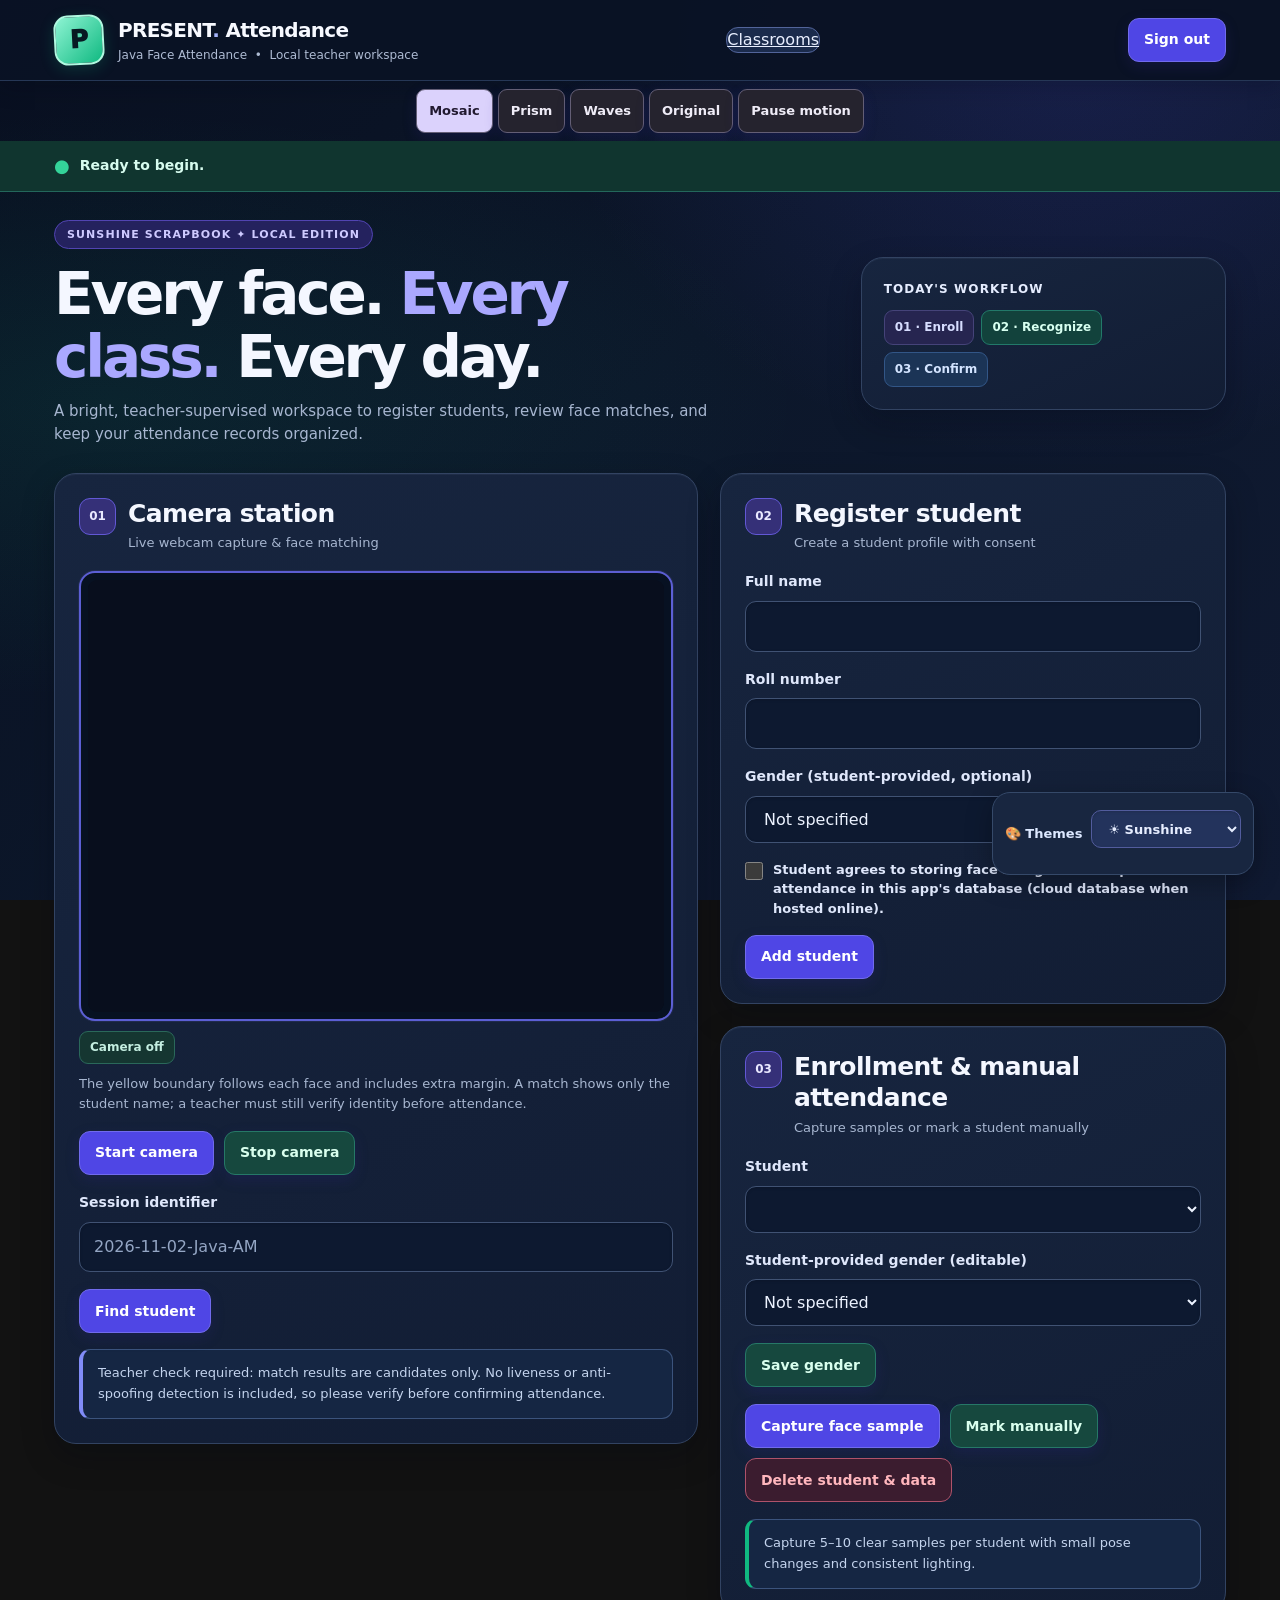
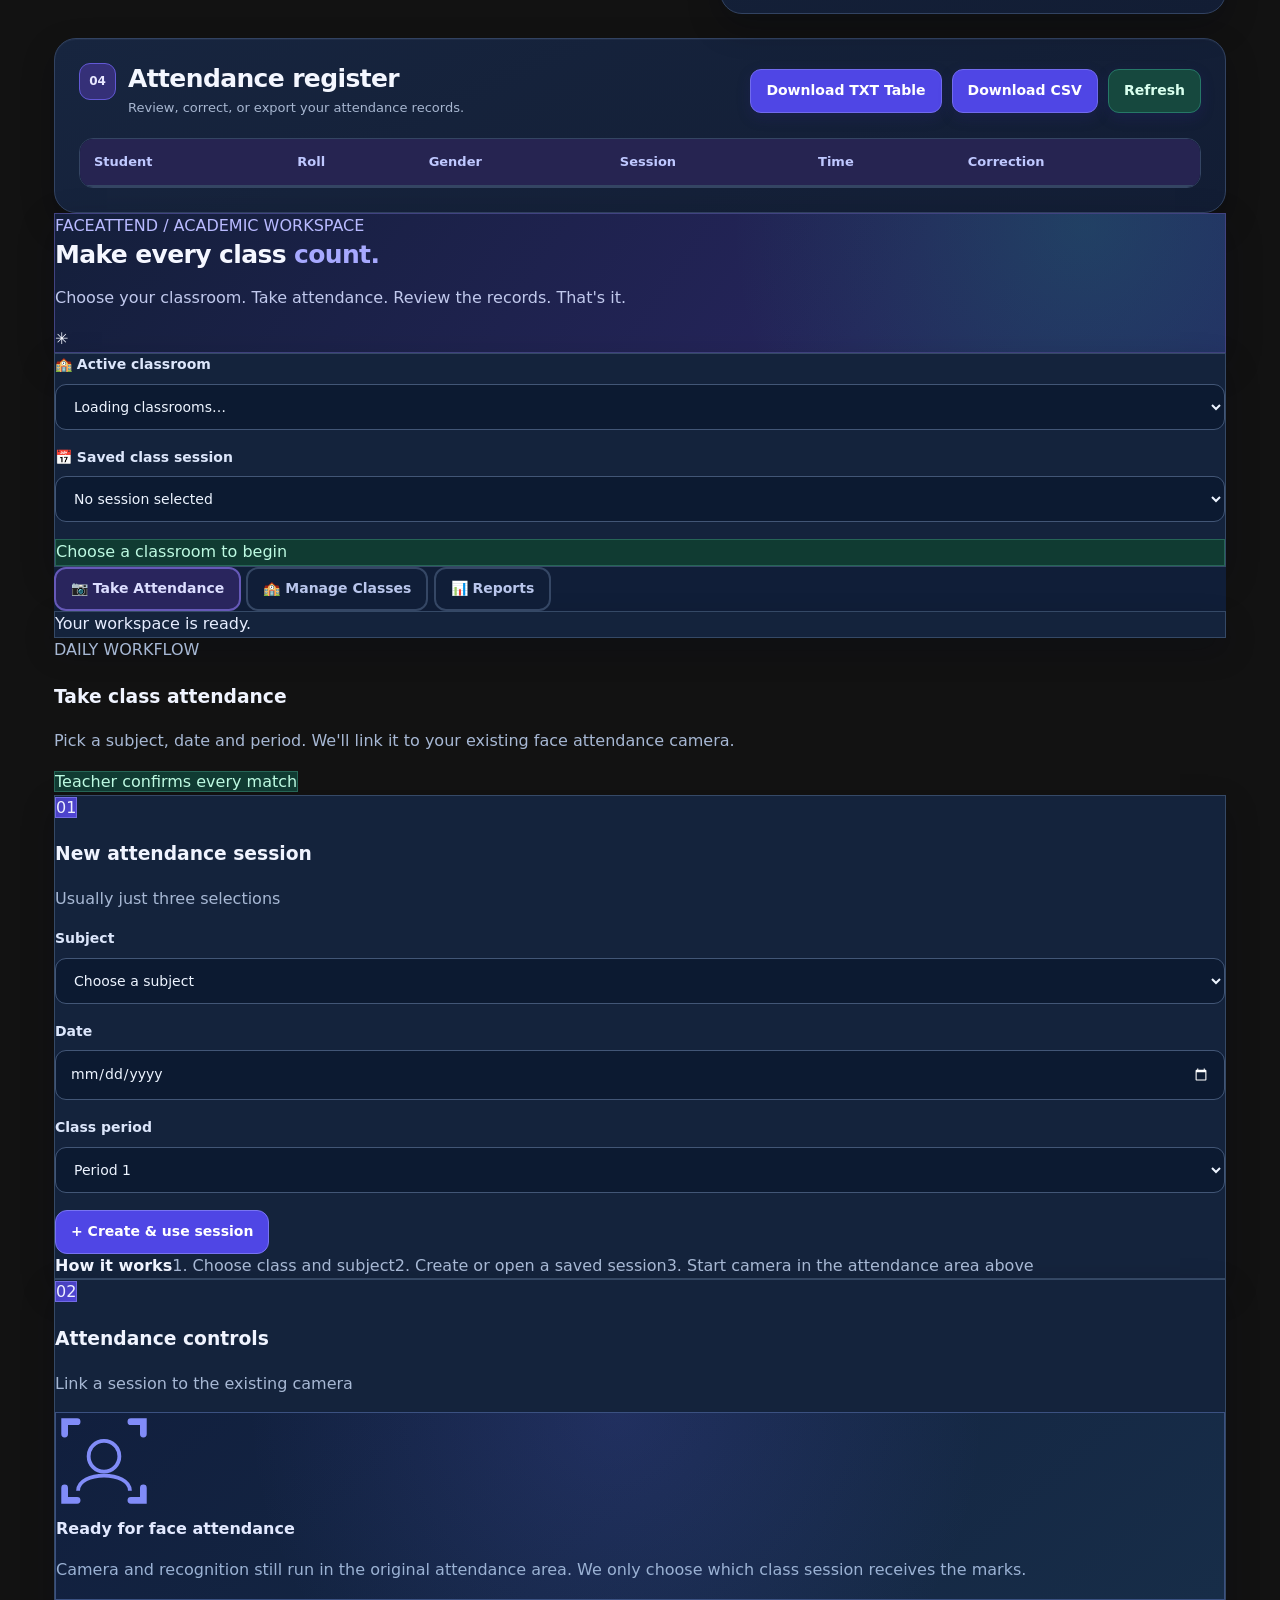
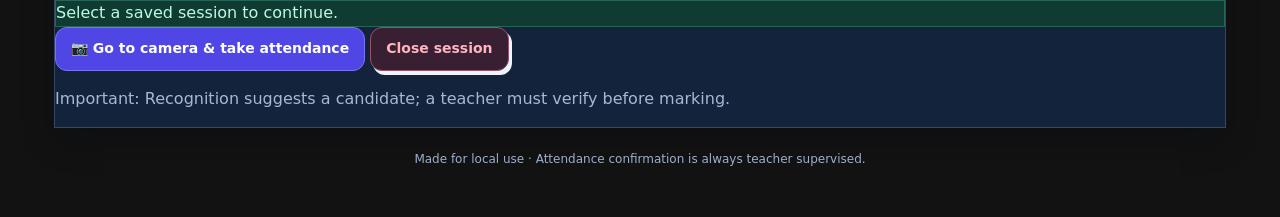
==== commit 86ab9abd: "Complete Java Face Attendance three portals and email OTP" ====
--- a/src/main/resources/static/index.html
+++ b/src/main/resources/static/index.html
@@ -706,8 +706,309 @@
 @media(max-width:500px){.faceattend-theme-picker{right:10px !important;bottom:10px !important;padding:6px 8px !important;gap:4px !important;}
 .faceattend-theme-picker label{font-size:11px !important;}.faceattend-theme-picker select{font-size:11px !important;min-height:32px !important;padding:5px !important;}}
 </style>
-</head>
-<body>
+<link rel="stylesheet" href="/school.css">
+<link rel="stylesheet" href="/roles.css">
+
+<style id="faceattend-teacher-dashboard-midnight-v1">
+/* FaceAttend Midnight Indigo – after-login teacher dashboard ONLY.
+   Safe overlay: no DOM changes, JavaScript changes, camera changes or login changes.
+   Activated when the dashboard's existing Sunshine theme is selected.
+*/
+html[data-faceattend-theme="sunshine"] {
+  color-scheme: dark;
+  --ink: #eff4ff;
+  --ink-soft: #a6b5d1;
+  --blue: #101d36;
+  --blue-deep: #1a3155;
+  --red: #4f46e5;
+  --red-deep: #4338ca;
+  --yellow: #10b981;
+  --yellow-soft: #143c37;
+  --paper: #15243e;
+  --line: #31415f;
+  --shadow: 0 16px 38px rgba(1,8,24,.23);
+}
+html[data-faceattend-theme="sunshine"] body {
+  color: #ebf1ff;
+  background: radial-gradient(ellipse at 84% 4%, rgba(79,70,229,.17),transparent 35%),
+              radial-gradient(ellipse at 8% 45%, rgba(16,185,129,.10),transparent 42%),
+              linear-gradient(135deg,#080f20,#0c172a 47%,#101a32 100%);
+  background-attachment: fixed;
+}
+html[data-faceattend-theme="sunshine"] .topbar {
+  color: #f7f9ff;
+  background: rgba(10,18,37,.97);
+  border-bottom: 1px solid #263756;
+  box-shadow: 0 4px 22px rgba(2,8,25,.25);
+}
+html[data-faceattend-theme="sunshine"] .topbar-inner { max-width: 1220px; }
+html[data-faceattend-theme="sunshine"] .logo {
+  color: #071a22;
+  background: linear-gradient(135deg,#8ef4d3,#10b981);
+  border: 2px solid #b0f9e0;
+  box-shadow: 0 4px 15px rgba(16,185,129,.20);
+  transform: rotate(-3deg);
+}
+html[data-faceattend-theme="sunshine"] .brand-subtitle {color:#aebbd3;}
+html[data-faceattend-theme="sunshine"] .topbar .brand-name span[style] {color:#a5b4fc !important;}
+html[data-faceattend-theme="sunshine"] .topbar button,
+html[data-faceattend-theme="sunshine"] .school-nav-link {
+  color: #e9efff;
+  border: 1px solid #52649a;
+  border-radius: 12px;
+  background: #1b2b4c;
+  box-shadow: none;
+}
+html[data-faceattend-theme="sunshine"] .topbar button:hover,
+html[data-faceattend-theme="sunshine"] .school-nav-link:hover { background:#2c3975;box-shadow:none; }
+html[data-faceattend-theme="sunshine"] #message {
+  color: #d7fcef;
+  background: #10352f;
+  border-bottom: 1px solid #23675b;
+}
+html[data-faceattend-theme="sunshine"] #message::before { color: #34d399; }
+html[data-faceattend-theme="sunshine"] .eyebrow {
+  color: #cecaff;
+  background: #24225e;
+  border:1px solid #5144b2;
+  letter-spacing:.1em;
+}
+html[data-faceattend-theme="sunshine"] h1,
+html[data-faceattend-theme="sunshine"] h2 {color:#f4f7ff;}
+html[data-faceattend-theme="sunshine"] h1 em {color:#aaa8ff;}
+html[data-faceattend-theme="sunshine"] .intro-text,
+html[data-faceattend-theme="sunshine"] .card-subtitle,
+html[data-faceattend-theme="sunshine"] .camera-hint {color:#a7b6d0;}
+html[data-faceattend-theme="sunshine"] .intro-note,
+html[data-faceattend-theme="sunshine"] .card {
+  color: #ebf1ff;
+  background: linear-gradient(155deg,#17253f 0%,#121d34 100%);
+  border: 1px solid #324362;
+  border-radius: 22px;
+  box-shadow: 0 13px 32px rgba(1,6,19,.28), inset 0 1px 0 rgba(201,218,255,.05);
+  transform:none;
+}
+html[data-faceattend-theme="sunshine"] .intro-note {padding:22px;}
+html[data-faceattend-theme="sunshine"] .note-title {color:#e6edff;}
+html[data-faceattend-theme="sunshine"] .steps-mini span {
+  color: #d7ddff;
+  background: #262550;
+  border: 1px solid #454379;
+}
+html[data-faceattend-theme="sunshine"] .steps-mini span:nth-child(2){color:#d7fff0;background:#12423c;border-color:#227969;}
+html[data-faceattend-theme="sunshine"] .steps-mini span:nth-child(3){color:#d3e4ff;background:#1b3456;border-color:#325687;}
+html[data-faceattend-theme="sunshine"] .card-number,
+html[data-faceattend-theme="sunshine"] .card-number[style] {
+  color: #e9e8ff !important;
+  background:#353078 !important;
+  border: 1px solid #6258d5;
+  box-shadow: none;
+}
+html[data-faceattend-theme="sunshine"] .camera-frame {
+  background:#071122;
+  border:2px solid #5c5fd5;
+  padding:7px;
+  box-shadow: 0 0 0 1px rgba(125,117,244,.10);
+}
+html[data-faceattend-theme="sunshine"] .camera-feed,
+html[data-faceattend-theme="sunshine"] video {background:#080e1d;}
+/* Face recognition overlays retain their existing meaning and JavaScript updates. */
+html[data-faceattend-theme="sunshine"] .camera-status {
+  color:#c4eee1;background:#153631;border:1px solid #2a685a;
+}
+html[data-faceattend-theme="sunshine"] label {color:#dfe7fb;}
+html[data-faceattend-theme="sunshine"] input:not([type="checkbox"]),
+html[data-faceattend-theme="sunshine"] select,
+html[data-faceattend-theme="sunshine"] textarea {
+  color:#edf3ff;
+  background:#0d1930;
+  border:1px solid #405273;
+  border-radius:11px;
+  box-shadow: inset 0 1px 3px rgba(0,0,0,.13);
+}
+html[data-faceattend-theme="sunshine"] input::placeholder {color:#94a6c4;opacity:1;}
+html[data-faceattend-theme="sunshine"] select option {background:#101b31;color:#f3f6ff;}
+html[data-faceattend-theme="sunshine"] input:not([type="checkbox"]):focus,
+html[data-faceattend-theme="sunshine"] select:focus,
+html[data-faceattend-theme="sunshine"] textarea:focus {
+  border-color:#a5a4ff;
+  outline:3px solid rgba(99,102,241,.22);
+}
+html[data-faceattend-theme="sunshine"] input[type="checkbox"]{accent-color:#10b981;}
+html[data-faceattend-theme="sunshine"] button:not(.school-tab):not(.school-primary):not(.school-secondary):not(.school-danger),
+html[data-faceattend-theme="sunshine"] .button {
+  color:#fff;
+  background:#4f46e5;
+  border:1px solid #716bed;
+  border-radius:11px;
+  box-shadow:0 5px 14px rgba(46,39,144,.21);
+}
+html[data-faceattend-theme="sunshine"] button:not(.school-tab):not(.school-primary):not(.school-secondary):not(.school-danger):hover,
+html[data-faceattend-theme="sunshine"] .button:hover {background:#6157f3;box-shadow:0 8px 17px rgba(46,39,144,.28);}
+html[data-faceattend-theme="sunshine"] button.secondary {color:#d9ffee!important;background:#16483e!important;border-color:#267867!important;}
+html[data-faceattend-theme="sunshine"] button.secondary:hover{background:#1d6252!important;}
+html[data-faceattend-theme="sunshine"] button.danger-outline {color:#ffb6bd!important;background:#3b1c2f!important;border-color:#af526a!important;box-shadow:none!important;}
+html[data-faceattend-theme="sunshine"] .tip {
+  color:#c4d4ee;
+  background:#152643;
+  border:1px solid #3b537c;
+  border-left:4px solid #818cf8;
+}
+html[data-faceattend-theme="sunshine"] .tip-yellow{border-left-color:#10b981;}
+html[data-faceattend-theme="sunshine"] #candidate {color:#d9fff2;background:#103e35;border-color:#25876e;}
+html[data-faceattend-theme="sunshine"] .scroll,
+html[data-faceattend-theme="sunshine"] table,
+html[data-faceattend-theme="sunshine"] td,
+html[data-faceattend-theme="sunshine"] th {
+  color:#dce8ff;
+  background:#111f38;
+  border-color:#344563;
+}
+html[data-faceattend-theme="sunshine"] th {color:#bfc8ff;background:#262451;}
+html[data-faceattend-theme="sunshine"] tr:nth-child(even) td{background:#172844;}
+html[data-faceattend-theme="sunshine"] td button {color:#ffc6cb!important;background:#412033!important;border-color:#9d5668!important;box-shadow:none!important;}
+html[data-faceattend-theme="sunshine"] .footer{color:#9eafcb;}
+/* Only the AFTER-LOGIN classroom / session / report workspace. */
+html[data-faceattend-theme="sunshine"] #school-section {
+  --s-ink:#edf3ff;--s-muted:#a6b6d0;--s-line:#334564;
+  --s-paper:#15233d;--s-blue:#6366f1;--s-indigo:#4f46e5;
+  --s-cyan:#10b981;--s-shadow:0 13px 31px rgba(1,8,24,.24);
+  color:#eaf0ff;
+}
+html[data-faceattend-theme="sunshine"] #school-section .school-hero {
+  color:#f4f7ff;
+  background: radial-gradient(circle at 88% 9%,rgba(16,185,129,.18),transparent 34%),
+              linear-gradient(125deg,#141f3b,#25245b 70%,#252862);
+  border:1px solid #414381;
+  box-shadow:0 12px 34px rgba(1,8,24,.24);
+}
+html[data-faceattend-theme="sunshine"] #school-section .school-hero p{color:#c1c9ed;}
+html[data-faceattend-theme="sunshine"] #school-section .school-eyebrow{color:#b9baff;}
+html[data-faceattend-theme="sunshine"] #school-section #school-heading{color:#f5f7ff;}
+html[data-faceattend-theme="sunshine"] #school-section #school-heading span{color:#a7a9ff;}
+html[data-faceattend-theme="sunshine"] #school-section .school-panel,
+html[data-faceattend-theme="sunshine"] #school-section .school-toolbar,
+html[data-faceattend-theme="sunshine"] #school-section .school-message,
+html[data-faceattend-theme="sunshine"] #school-section .school-details,
+html[data-faceattend-theme="sunshine"] #school-section .school-roster,
+html[data-faceattend-theme="sunshine"] #school-section .school-table-wrap {
+  color:#e7edff;background:#14233c;border:1px solid #354966;
+  box-shadow:var(--s-shadow);
+}
+html[data-faceattend-theme="sunshine"] #school-section .school-message.school-error{color:#ffc6ce;background:#351d32;border-color:#89455e;}
+html[data-faceattend-theme="sunshine"] #school-section .school-message.school-error:before{color:#fb7185;}
+html[data-faceattend-theme="sunshine"] #school-section .school-tab,
+html[data-faceattend-theme="sunshine"] #school-section .school-tabs{
+  color:#b9c6ec;background:#101e38;border-color:#354765;box-shadow:none;
+}
+html[data-faceattend-theme="sunshine"] #school-section .school-tab.is-active{
+  color:#dcdeff;background:#29255d;border-color:#6659b8;
+}
+html[data-faceattend-theme="sunshine"] #school-section .school-panel-head h3,
+html[data-faceattend-theme="sunshine"] #school-section .school-section-heading h3,
+html[data-faceattend-theme="sunshine"] #school-section .school-report-top,
+html[data-faceattend-theme="sunshine"] #school-section .school-subhead,
+html[data-faceattend-theme="sunshine"] #school-section .school-howto strong,
+html[data-faceattend-theme="sunshine"] #school-section .school-student-info,
+html[data-faceattend-theme="sunshine"] #school-section .school-chip b{color:#f0f4ff;}
+html[data-faceattend-theme="sunshine"] #school-section .school-section-heading p,
+html[data-faceattend-theme="sunshine"] #school-section .school-kicker,
+html[data-faceattend-theme="sunshine"] #school-section .school-helper,
+html[data-faceattend-theme="sunshine"] #school-section .school-empty,
+html[data-faceattend-theme="sunshine"] #school-section .school-panel-head p,
+html[data-faceattend-theme="sunshine"] #school-section .school-howto,
+html[data-faceattend-theme="sunshine"] #school-section .school-chip,
+html[data-faceattend-theme="sunshine"] #school-section .school-student-info small,
+html[data-faceattend-theme="sunshine"] #school-section .school-advanced p{color:#a7b8d4;}
+html[data-faceattend-theme="sunshine"] #school-section label{color:#dce6fb;}
+html[data-faceattend-theme="sunshine"] #school-section input,
+html[data-faceattend-theme="sunshine"] #school-section select {
+  color:#edf4ff;background:#0c1a31;border:1px solid #425676;
+  box-shadow:none;
+}
+html[data-faceattend-theme="sunshine"] #school-section input:focus,
+html[data-faceattend-theme="sunshine"] #school-section select:focus{border-color:#908cfb;outline:3px solid rgba(99,102,241,.20);}
+html[data-faceattend-theme="sunshine"] #school-section .school-context-status,
+html[data-faceattend-theme="sunshine"] #school-section .school-soft-pill,
+html[data-faceattend-theme="sunshine"] #school-section .school-active,
+html[data-faceattend-theme="sunshine"] #school-section .school-count{
+  color:#bdfae2;background:#103b32;border:1px solid #266556;
+}
+html[data-faceattend-theme="sunshine"] #school-section .school-step,
+html[data-faceattend-theme="sunshine"] #school-section .school-total {
+  color:#eef0ff;background:linear-gradient(135deg,#4640b9,#5145d7);border:1px solid #726be4;
+  box-shadow:none;
+}
+html[data-faceattend-theme="sunshine"] #school-section .school-primary {
+  color:#fff;background:#4f46e5;border:1px solid #7874f2;box-shadow:none;
+}
+html[data-faceattend-theme="sunshine"] #school-section .school-primary:hover{background:#6158ed;}
+html[data-faceattend-theme="sunshine"] #school-section .school-secondary,
+html[data-faceattend-theme="sunshine"] #school-section a.school-link {
+  color:#d0f9e9;background:#143c34;border:1px solid #287867;box-shadow:none;
+}
+html[data-faceattend-theme="sunshine"] #school-section .school-danger {
+  color:#ffb4bf;background:#391f32;border:1px solid #98536b;
+}
+html[data-faceattend-theme="sunshine"] #school-section .school-camera-card{
+  background: radial-gradient(circle at 48% 0,rgba(99,102,241,.17),transparent 58%),
+              linear-gradient(140deg,#111f3e,#172d48);
+  border:1px solid #3b5181;
+}
+html[data-faceattend-theme="sunshine"] #school-section .school-scan-symbol{color:#818cf8;filter:none;}
+html[data-faceattend-theme="sunshine"] #school-section .school-camera-card strong{color:#e2e9ff;}
+html[data-faceattend-theme="sunshine"] #school-section .school-camera-card p{color:#9bb2d4;}
+html[data-faceattend-theme="sunshine"] #school-section .school-chip {
+  background:#1b2d47;border:1px solid #39506f;
+}
+html[data-faceattend-theme="sunshine"] #school-section .school-details summary{color:#c4caff;}
+html[data-faceattend-theme="sunshine"] #school-section .school-howto{border-color:#354867;}
+html[data-faceattend-theme="sunshine"] #school-section .school-student{border-color:#33465e;}
+html[data-faceattend-theme="sunshine"] #school-section table,
+html[data-faceattend-theme="sunshine"] #school-section td,
+html[data-faceattend-theme="sunshine"] #school-section th {
+  color:#dce8ff;background:#111f38;border-color:#30435e;
+}
+html[data-faceattend-theme="sunshine"] #school-section th{color:#c5c8ff;background:#252451;}
+html[data-faceattend-theme="sunshine"] #school-section .school-pill {color:#b6f4d7;background:#174536;}
+html[data-faceattend-theme="sunshine"] #school-section .school-pill.school-pending {color:#f6d9a1;background:#4a3826;}
+/* Theme selector remains functional and inside the authenticated dashboard. */
+html[data-faceattend-theme="sunshine"] .faceattend-theme-picker {
+  background:#182640!important;border:1px solid #354969!important;
+  color:#dfe8ff!important;box-shadow:0 7px 27px rgba(0,0,0,.28)!important;
+}
+html[data-faceattend-theme="sunshine"] .faceattend-theme-picker label {color:#dce8ff!important;}
+html[data-faceattend-theme="sunshine"] .faceattend-theme-picker select {
+  color:#e6edff!important;background:#23335c!important;border:1px solid #525c9d!important;
+}
+@media (prefers-reduced-motion:reduce){
+  html[data-faceattend-theme="sunshine"] *,
+  html[data-faceattend-theme="sunshine"] *:before,
+  html[data-faceattend-theme="sunshine"] *:after {transition:none!important;animation:none!important;}
+}
+
+</style>
+<style id="fa-navy-motion">
+#fa-teal-sky{display:none}
+body.faceattend-faculty{isolation:isolate}
+body.faceattend-faculty>#fa-teal-sky{display:block;position:fixed;inset:0;z-index:-1;overflow:hidden;pointer-events:none}
+#fa-teal-sky::after{content:"";position:absolute;inset:-35%;background:linear-gradient(53deg,transparent 26%,rgba(19,185,185,.14) 36%,rgba(55,213,217,.32) 41%,transparent 52%,transparent 58%,rgba(26,188,201,.23) 65%,transparent 73%);animation:fa-navy-float 9s ease-in-out infinite alternate}
+@keyframes fa-navy-float{from{transform:translate(-10%,-4%) rotate(-3deg)}to{transform:translate(11%,5%) rotate(4deg)}}
+@media(prefers-reduced-motion:reduce){#fa-teal-sky::after{animation:none}}
+</style><style>
+body[data-fa-sky]{isolation:isolate}
+body[data-fa-sky]::before,body[data-fa-sky]::after,body[data-fa-sky] #fa-teal-sky,body[data-fa-sky] #admin-gallery-arcs{visibility:hidden!important}
+body[data-fa-sky]>#fa-role-sky{display:block!important;position:fixed!important;inset:0!important;z-index:-1!important;width:100vw!important;height:100vh!important;pointer-events:none!important;background-color:#0b0b10}
+#fa-role-sky[hidden],#fa-role-play[hidden]{display:none!important}
+#fa-role-scenes{display:flex;flex-wrap:wrap;align-items:center;justify-content:center;gap:5px;padding:8px 12px;position:relative;z-index:1}
+#fa-role-scenes button{font:600 13px/1.3 system-ui;padding:7px 12px;border:1px solid #635e75;border-radius:9px;background:#25232e;color:#efecf7;cursor:pointer}
+#fa-role-scenes button[aria-pressed="true"]{background:#dbd2fc;color:#21192f}
+#fa-role-sky.mosaic-software{background-color:#0c0d15;background-image:repeating-linear-gradient(0deg,transparent 0 20px,#08090c 21px 24px),repeating-linear-gradient(90deg,transparent 0 20px,#08090c 21px 24px),radial-gradient(ellipse at 45% 48%,#718098,#282b3c 32%,#0c0d15 68%);background-size:24px 24px,24px 24px,165% 160%;animation:fa-role-drift 8s ease-in-out infinite alternate}
+body[data-fa-scene="1"] #fa-role-sky.mosaic-software{background-image:repeating-linear-gradient(122deg,#111b31 0%,#31475b 11%,#655370 14%,#1b263a 23%);background-size:185% 170%}
+body[data-fa-scene="2"] #fa-role-sky.mosaic-software{background-image:repeating-radial-gradient(ellipse at 20% 130%,#180e22 0%,#482143 15%,#955e84 17%,#2d172d 20%);background-size:180% 160%}
+@keyframes fa-role-drift{from{background-position:0% 0%}to{background-position:100% 90%}}
+</style></head>
+<body><canvas hidden id="fa-role-sky" aria-hidden="true"></canvas><div id="fa-teal-sky" aria-hidden="true"></div>
   <header class="topbar">
     <div class="topbar-inner">
       <div class="identity">
@@ -717,9 +1018,11 @@
           <p class="brand-subtitle">Java Face Attendance &nbsp;•&nbsp; Local teacher workspace</p>
         </div>
       </div>
+      <a class="school-nav-link" href="#school-section">Classrooms</a>
+      <a class="school-nav-link" id="fa-admin-link" href="/admin.html" hidden>Admin Console</a>
       <button id="logout" type="button">Sign out</button>
     </div>
-  </header>
+  </header><div id="fa-role-scenes" role="group" aria-label="Background scene"><button type="button" data-choice="0" aria-pressed="true">Mosaic</button><button type="button" data-choice="1" aria-pressed="false">Prism</button><button type="button" data-choice="2" aria-pressed="false">Waves</button><button type="button" data-choice="3" aria-pressed="false">Original</button><button type="button" id="fa-role-play">Pause motion</button></div>
 
   <div id="message" role="status" aria-live="polite">Ready to begin.</div>
 
@@ -845,7 +1148,114 @@
         </table>
       </div>
     </section>
-    <footer class="footer">Made for local use · Attendance confirmation is always teacher supervised.</footer>
+    
+<section id="school-section" class="school-hub school-v2" aria-labelledby="school-heading">
+  <header class="school-hero">
+    <div>
+      <span class="school-eyebrow">FACEATTEND / ACADEMIC WORKSPACE</span>
+      <h2 id="school-heading">Make every class <span>count.</span></h2>
+      <p>Choose your classroom. Take attendance. Review the records. That's it.</p>
+    </div>
+    <div class="school-hero-mark" aria-hidden="true">✳</div>
+  </header>
+
+  <div class="school-toolbar" aria-label="Classroom context">
+    <label class="school-toolbar-class" for="school-classroom">🏫 Active classroom
+      <select id="school-classroom"><option value="">Loading classrooms…</option></select>
+    </label>
+    <label class="school-toolbar-session" for="school-session">📅 Saved class session
+      <select id="school-session"><option value="">No session selected</option></select>
+    </label>
+    <div class="school-context-status" id="school-context-status" role="status">Choose a classroom to begin</div>
+  </div>
+
+  <nav class="school-tabs" aria-label="Classroom workspace">
+    <button type="button" class="school-tab is-active" id="school-tab-attendance" data-school-tab="attendance" aria-controls="school-pane-attendance" aria-selected="true">📷 Take Attendance</button>
+    <button type="button" class="school-tab" id="school-tab-classes" data-school-tab="classes" aria-controls="school-pane-classes" aria-selected="false">🏫 Manage Classes</button>
+    <button type="button" class="school-tab" id="school-tab-reports" data-school-tab="reports" aria-controls="school-pane-reports" aria-selected="false">📊 Reports</button>
+  </nav>
+
+  <div id="school-message" class="school-message" role="status" aria-live="polite">Your workspace is ready.</div>
+
+  <div id="school-pane-attendance" class="school-pane" role="region" aria-label="Take attendance">
+    <div class="school-section-heading"><div><span class="school-kicker">DAILY WORKFLOW</span><h3>Take class attendance</h3><p>Pick a subject, date and period. We'll link it to your existing face attendance camera.</p></div><span class="school-soft-pill">Teacher confirms every match</span></div>
+    <div class="school-attendance-grid">
+      <div class="school-panel school-session-panel">
+        <div class="school-panel-head"><span class="school-step">01</span><div><h3>New attendance session</h3><p>Usually just three selections</p></div></div>
+        <form id="school-start-session" class="school-form">
+          <label for="school-session-subject">Subject
+            <select id="school-session-subject" required><option value="">Choose a subject</option></select>
+          </label>
+          <div class="school-fields-2">
+            <label for="school-date">Date<input id="school-date" type="date" required></label>
+            <label for="school-period">Class period<select id="school-period" required>
+              <option value="1">Period 1</option><option value="2">Period 2</option><option value="3">Period 3</option>
+              <option value="4">Period 4</option><option value="5">Period 5</option><option value="6">Period 6</option>
+              <option value="7">Period 7</option><option value="8">Period 8</option><option value="9">Period 9</option>
+              <option value="10">Period 10</option><option value="11">Period 11</option><option value="12">Period 12</option>
+            </select></label>
+          </div>
+          <button type="submit" class="school-primary school-wide">+ Create &amp; use session</button>
+        </form>
+        <div class="school-howto"><strong>How it works</strong><span>1. Choose class and subject</span><span>2. Create or open a saved session</span><span>3. Start camera in the attendance area above</span></div>
+      </div>
+      <div class="school-panel school-live-panel">
+        <div class="school-panel-head"><span class="school-step">02</span><div><h3>Attendance controls</h3><p>Link a session to the existing camera</p></div></div>
+        <div class="school-camera-card"><div class="school-scan-symbol" aria-hidden="true"><svg viewBox="0 0 100 100" width="96" height="96" role="presentation"><path d="M22 9H9v13M78 9h13v13M9 78v13h13M91 78v13H78" stroke="currentColor" stroke-width="7" fill="none" stroke-linecap="round"/><circle cx="50" cy="45" r="16" fill="none" stroke="currentColor" stroke-width="4"/><path d="M23 81c0-21 54-21 54 0" fill="none" stroke="currentColor" stroke-width="4"/></svg></div><strong>Ready for face attendance</strong><p>Camera and recognition still run in the original attendance area. We only choose which class session receives the marks.</p></div>
+        <div id="school-active" class="school-active">Select a saved session to continue.</div>
+        <div class="school-session-actions">
+          <button type="button" id="school-use" class="school-primary">📷 Go to camera &amp; take attendance</button>
+          <button type="button" id="school-close" class="school-danger">Close session</button>
+        </div>
+        <p class="school-helper">Important: Recognition suggests a candidate; a teacher must verify before marking.</p>
+      </div>
+    </div>
+  </div>
+
+  <div id="school-pane-classes" class="school-pane" role="region" aria-label="Manage classes" hidden>
+    <div class="school-section-heading"><div><span class="school-kicker">ONE-TIME SETUP</span><h3>Manage classes &amp; students</h3><p>Create your classroom once. Everyday attendance happens in the first tab.</p></div></div>
+    <div class="school-manage-grid">
+      <div class="school-panel">
+        <div class="school-panel-head"><span class="school-step">A</span><div><h3>Classroom</h3><p>Select an existing class above or add a new one</p></div></div>
+        <details class="school-details" id="school-create-class-details"><summary>+ Create a new classroom</summary>
+          <form id="school-create-class" class="school-form school-detail-body">
+            <label>Class / branch<input id="school-class-name" required maxlength="80" placeholder="B.Tech CSE"></label>
+            <div class="school-fields-2"><label>Section<input id="school-class-section" required maxlength="30" placeholder="A"></label><label>Academic year<input id="school-class-year" required maxlength="20" placeholder="2026-27"></label></div>
+            <button type="submit" class="school-primary">Save classroom</button>
+          </form>
+        </details>
+        <div class="school-subhead">Assigned subjects</div>
+        <div id="school-subject-list" class="school-chips"><span class="school-empty">Choose a classroom to see its subjects.</span></div>
+      </div>
+      <div class="school-panel">
+        <div class="school-panel-head"><span class="school-step">B</span><div><h3>Subjects &amp; faculty</h3><p>Create and assign in one go</p></div></div>
+        <form id="school-create-subject" class="school-form">
+          <div class="school-fields-2"><label>Subject code<input id="school-code" required maxlength="25" placeholder="JAVA201"></label><label>Subject name<input id="school-title" required maxlength="120" placeholder="Java Programming"></label></div>
+          <label>Faculty name<input id="school-new-faculty" required maxlength="100" placeholder="Faculty full name"></label>
+          <button type="submit" class="school-primary">+ Save &amp; assign subject</button>
+        </form>
+        <details class="school-details"><summary>Already created this subject? Assign it here</summary>
+          <form id="school-assign-subject" class="school-form school-detail-body"><label>Existing subject<select id="school-subject-catalog"></select></label><label>Faculty name<input id="school-faculty" required maxlength="100" placeholder="Faculty full name"></label><button type="submit" class="school-secondary">Assign selected subject</button></form>
+        </details>
+      </div>
+      <div class="school-panel school-roster-panel">
+        <div class="school-panel-head"><span class="school-step">C</span><div><h3>Student roster</h3><p>Link registered students to this classroom</p></div></div>
+        <form id="school-add-student" class="school-form school-roster-form"><label>Registered student<select id="school-student-catalog"></select></label><button type="submit" class="school-primary">+ Add to classroom</button><button type="button" id="school-reload-students" class="school-secondary">↻ Refresh list</button></form>
+        <div class="school-roster-top"><strong>Students in this class</strong><span id="school-roster-count" class="school-count">0</span></div>
+        <div id="school-roster" class="school-roster"><div class="school-empty">Choose a classroom to view students.</div></div>
+        <p class="school-helper">New student aa? First main website lo Register Student use cheyyi. Face samples and earlier records safe ga untayi.</p>
+      </div>
+    </div>
+    <details class="school-details school-advanced"><summary>Advanced · Standalone attendance session</summary><div class="school-detail-body"><p>This uses the original attendance identifier instead of a class/subject session.</p><button type="button" id="school-manual" class="school-secondary">Use original manual session</button></div></details>
+  </div>
+
+  <div id="school-pane-reports" class="school-pane" role="region" aria-label="Attendance reports" hidden>
+    <div class="school-section-heading"><div><span class="school-kicker">RECORDS & INSIGHTS</span><h3>Session attendance report</h3><p>Choose a saved class session at the top to view records. Not marked ≠ absent.</p></div><strong id="school-present" class="school-total">0 / 0 present</strong></div>
+    <div class="school-report school-panel"><div class="school-report-top"><span>Class session attendance</span><a id="school-export" class="school-link" href="#school-section" aria-disabled="true">⬇ Download class CSV</a></div><div class="school-table-wrap"><table><thead><tr><th>Roll</th><th>Student</th><th>Status</th><th>Marked at</th></tr></thead><tbody id="school-report-body"><tr><td colspan="4">Select a saved session to view records.</td></tr></tbody></table></div></div>
+  </div>
+</section>
+
+<footer class="footer">Made for local use · Attendance confirmation is always teacher supervised.</footer>
   </main>
 
   <script src="/app.js"></script>
@@ -881,5 +1291,7 @@
   /* No reload, document.write or camera track stop: preserve /app.js handlers and video stream. */
 })();
 </script>
+<script src="/school.js"></script>
+<script src="/workspace-role.js?faScenes=3"></script>
 </body>
 </html>
